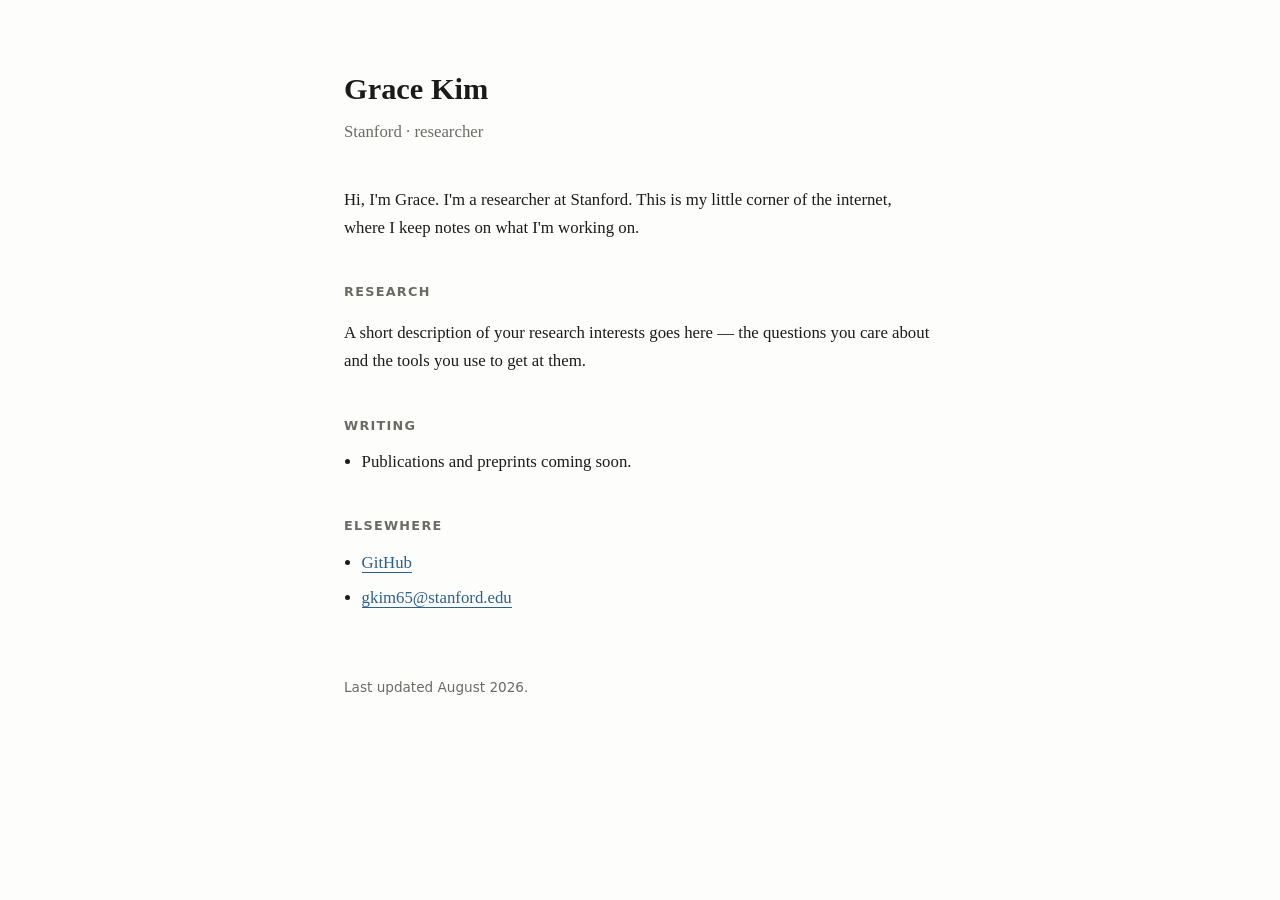
==== index.html @ d8c3e217 "first index file" ====
<!DOCTYPE html>
<html lang="en">
<head>
<meta charset="utf-8">
<meta name="viewport" content="width=device-width, initial-scale=1">
<title>Grace Kim</title>
<style>
  :root {
    --bg: #fdfdfc;
    --fg: #1b1b1a;
    --muted: #6b6b66;
    --link: #2c5f8a;
  }
  @media (prefers-color-scheme: dark) {
    :root {
      --bg: #14140f;
      --fg: #eceae4;
      --muted: #9c9a92;
      --link: #8fbcdc;
    }
  }
  * { box-sizing: border-box; }
  body {
    margin: 0 auto;
    padding: 4rem 1.5rem 6rem;
    max-width: 40rem;
    background: var(--bg);
    color: var(--fg);
    font-family: Georgia, "Times New Roman", serif;
    font-size: 1.05rem;
    line-height: 1.65;
  }
  h1 { font-size: 1.9rem; margin: 0 0 .25rem; }
  .tagline { color: var(--muted); margin: 0 0 2.5rem; }
  h2 {
    font-size: .8rem;
    text-transform: uppercase;
    letter-spacing: .1em;
    color: var(--muted);
    margin: 2.5rem 0 .75rem;
    font-family: system-ui, sans-serif;
  }
  a { color: var(--link); text-decoration: none; border-bottom: 1px solid currentColor; }
  a:hover { opacity: .7; }
  ul { padding-left: 1.1rem; margin: 0; }
  li { margin-bottom: .5rem; }
  footer {
    margin-top: 4rem;
    color: var(--muted);
    font-size: .85rem;
    font-family: system-ui, sans-serif;
  }
</style>
</head>
<body>

<h1>Grace Kim</h1>
<p class="tagline">Stanford &middot; researcher</p>

<p>
  Hi, I'm Grace. I'm a researcher at Stanford. This is my little corner of the
  internet, where I keep notes on what I'm working on.
</p>

<h2>Research</h2>
<p>
  A short description of your research interests goes here &mdash; the questions
  you care about and the tools you use to get at them.
</p>

<h2>Writing</h2>
<ul>
  <li>Publications and preprints coming soon.</li>
</ul>

<h2>Elsewhere</h2>
<ul>
  <li><a href="https://github.com/gkim65">GitHub</a></li>
  <li><a href="mailto:gkim65@stanford.edu">gkim65@stanford.edu</a></li>
</ul>

<footer>Last updated August 2026.</footer>

</body>
</html>
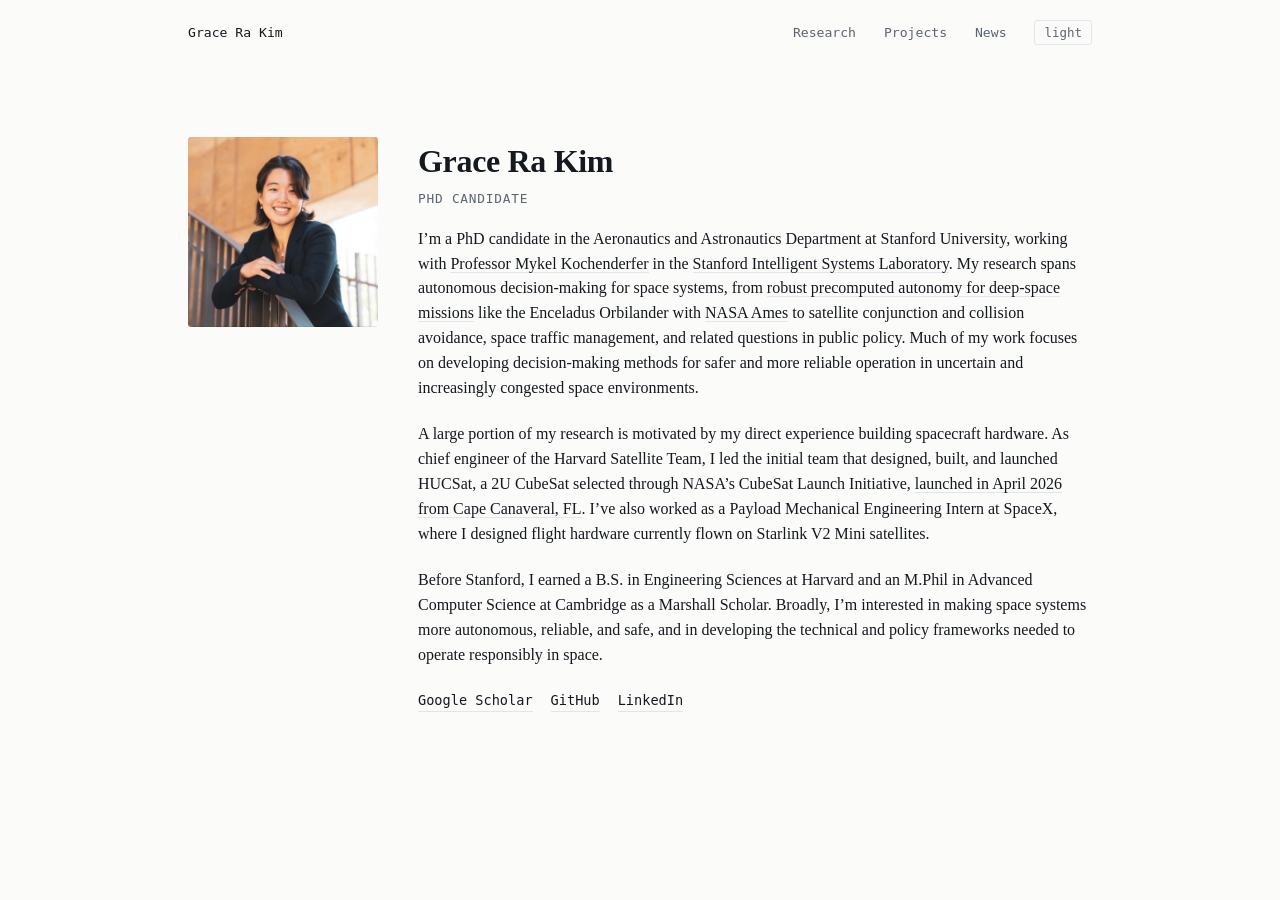
==== commit a8257c8f: "Build out personal site: research, projects, and news pages Expand the single landing page into a sm" ====
--- a/index.html
+++ b/index.html
@@ -1,85 +1,88 @@
 <!DOCTYPE html>
 <html lang="en">
 <head>
-<meta charset="utf-8">
-<meta name="viewport" content="width=device-width, initial-scale=1">
-<title>Grace Kim</title>
-<style>
-  :root {
-    --bg: #fdfdfc;
-    --fg: #1b1b1a;
-    --muted: #6b6b66;
-    --link: #2c5f8a;
-  }
-  @media (prefers-color-scheme: dark) {
-    :root {
-      --bg: #14140f;
-      --fg: #eceae4;
-      --muted: #9c9a92;
-      --link: #8fbcdc;
-    }
-  }
-  * { box-sizing: border-box; }
-  body {
-    margin: 0 auto;
-    padding: 4rem 1.5rem 6rem;
-    max-width: 40rem;
-    background: var(--bg);
-    color: var(--fg);
-    font-family: Georgia, "Times New Roman", serif;
-    font-size: 1.05rem;
-    line-height: 1.65;
-  }
-  h1 { font-size: 1.9rem; margin: 0 0 .25rem; }
-  .tagline { color: var(--muted); margin: 0 0 2.5rem; }
-  h2 {
-    font-size: .8rem;
-    text-transform: uppercase;
-    letter-spacing: .1em;
-    color: var(--muted);
-    margin: 2.5rem 0 .75rem;
-    font-family: system-ui, sans-serif;
-  }
-  a { color: var(--link); text-decoration: none; border-bottom: 1px solid currentColor; }
-  a:hover { opacity: .7; }
-  ul { padding-left: 1.1rem; margin: 0; }
-  li { margin-bottom: .5rem; }
-  footer {
-    margin-top: 4rem;
-    color: var(--muted);
-    font-size: .85rem;
-    font-family: system-ui, sans-serif;
-  }
-</style>
+  <meta charset="UTF-8" />
+  <meta name="viewport" content="width=device-width, initial-scale=1.0" />
+  <title>Grace Ra Kim</title>
+  <meta name="description" content="Grace Ra Kim — PhD Candidate researching satellite conjunction analysis and ground stations." />
+  <link rel="stylesheet" href="assets/style.css" />
+  <!-- Set the theme before first paint so there's no flash of the wrong colours. -->
+  <script>
+    (function () {
+      try {
+        var s = localStorage.getItem('theme');
+        var dark = s ? s === 'dark'
+          : window.matchMedia && window.matchMedia('(prefers-color-scheme: dark)').matches;
+        if (dark) document.documentElement.setAttribute('data-theme', 'dark');
+      } catch (e) {}
+    })();
+  </script>
 </head>
 <body>
+  <nav class="topbar">
+    <a href="index.html" aria-current="page">Grace Ra Kim</a>
+    <span class="topbar-links">
+      <a href="research.html">Research</a>
+      <a href="projects.html">Projects</a>
+      <a href="news.html">News</a>
+      <button class="theme-toggle" type="button" aria-label="Switch theme">light</button>
+    </span>
+  </nav>
 
-<h1>Grace Kim</h1>
-<p class="tagline">Stanford &middot; researcher</p>
+  <!-- ===== EDIT YOUR CONTENT BELOW ===== -->
+  <main class="home">
+    <header class="home-head">
+      <img class="portrait" src="assets/profile.jpeg" alt="Grace Ra Kim" />
+      <div class="intro">
+        <h1>Grace Ra Kim</h1>
+        <p class="role">PhD Candidate</p>
+        <p class="bio">
+          I&rsquo;m a PhD candidate in the Aeronautics and Astronautics Department at
+          Stanford University, working with
+          <a href="https://mykel.kochenderfer.com/">Professor Mykel Kochenderfer</a> in the
+          <a href="https://sisl.stanford.edu/">Stanford Intelligent Systems Laboratory</a>.
+          My research spans autonomous decision-making for space systems, from
+          <a href="research.html#deep-space">robust precomputed autonomy for deep-space
+          missions</a> like the Enceladus Orbilander with
+          <a href="https://www.nasa.gov/intelligent-systems-division/autonomous-systems-and-robotics/admg/">NASA
+          Ames</a> to satellite conjunction and collision avoidance, space traffic
+          management, and related questions in public
+          policy. Much of my work focuses on developing decision-making methods for
+          safer and more reliable operation in uncertain and increasingly congested
+          space environments.
+        </p>
 
-<p>
-  Hi, I'm Grace. I'm a researcher at Stanford. This is my little corner of the
-  internet, where I keep notes on what I'm working on.
-</p>
+        <p class="bio">
+          A large portion of my research is motivated by my direct experience building
+          spacecraft hardware. As chief engineer of the Harvard Satellite Team, I led
+          the initial team that designed, built, and launched HUCSat, a 2U CubeSat selected
+          through NASA&rsquo;s CubeSat Launch Initiative,
+          <a href="https://seas.harvard.edu/news/aerospace-collective-celebrates-satellite-launch">launched
+          in April 2026 from Cape Canaveral, FL</a>.
+          I&rsquo;ve also worked as a Payload Mechanical Engineering
+          Intern at SpaceX, where I designed flight hardware currently flown on
+          Starlink V2 Mini satellites.
+        </p>
 
-<h2>Research</h2>
-<p>
-  A short description of your research interests goes here &mdash; the questions
-  you care about and the tools you use to get at them.
-</p>
+        <p class="bio">
+          Before Stanford, I earned a B.S. in Engineering Sciences at Harvard and an M.Phil in Advanced
+          Computer Science at Cambridge as a Marshall Scholar. Broadly, I&rsquo;m
+          interested in making space systems more autonomous, reliable, and safe, and in
+          developing the technical and policy frameworks needed to operate responsibly
+          in space.
+        </p>
 
-<h2>Writing</h2>
-<ul>
-  <li>Publications and preprints coming soon.</li>
-</ul>
+        <nav class="links" aria-label="Profiles">
+          <a href="https://scholar.google.com/citations?hl=en&amp;user=2htCHlQAAAAJ">Google&nbsp;Scholar</a>
+          <a href="https://github.com/gkim65">GitHub</a>
+          <a href="https://www.linkedin.com/in/grace-ra-kim/">LinkedIn</a>
+          <!-- add or remove links as needed -->
+        </nav>
 
-<h2>Elsewhere</h2>
-<ul>
-  <li><a href="https://github.com/gkim65">GitHub</a></li>
-  <li><a href="mailto:gkim65@stanford.edu">gkim65@stanford.edu</a></li>
-</ul>
-
-<footer>Last updated August 2026.</footer>
-
+      </div>
+    </header>
+  </main>
+  <!-- ===== END CONTENT ===== -->
+  <script src="assets/theme.js"></script>
 </body>
-</html>
+</html>
--- a/assets/style.css
+++ b/assets/style.css
@@ -0,0 +1,222 @@
+/* ===== Design tokens ===== */
+:root {
+  --ink: #14181f;        /* primary text */
+  --muted: #5b6470;      /* secondary text */
+  --line: #e2e5ea;       /* hairlines */
+  --paper: #fbfbf9;      /* light page background */
+  --sky: #0a1120;        /* research page background */
+  --sky-text: #cbd5e3;   /* text on dark */
+  --accent: #e0894a;     /* highlight signal (hover/active) */
+  --accent-dim: #7d5836;
+  --serif: Georgia, "Times New Roman", serif;
+  --mono: ui-monospace, "SF Mono", "Cascadia Code", Menlo, Consolas, monospace;
+}
+
+/* ===== Dark theme =====
+   Applied when <html> carries data-theme="dark" (set by assets/theme.js,
+   either from the saved preference or the OS setting). Only the colour
+   tokens change — every rule below reads them, so nothing else needs
+   a dark variant. The research page is dark in both themes by design. */
+:root[data-theme="dark"] {
+  --ink: #dfe5ee;
+  --muted: #8e9aab;
+  --line: #263041;
+  --paper: #0d1219;
+  --accent: #e0894a;
+  --accent-dim: #f0a86f;   /* lightened: the dim variant must read on dark */
+}
+
+/* Smooth the switch, but never fight a reduced-motion preference. */
+body { transition: background-color .2s ease, color .2s ease; }
+
+* { box-sizing: border-box; }
+
+body {
+  margin: 0;
+  font-family: var(--serif);
+  color: var(--ink);
+  background: var(--paper);
+  line-height: 1.55;
+  -webkit-font-smoothing: antialiased;
+}
+
+a { color: var(--ink); text-decoration: none; border-bottom: 1px solid var(--line); }
+a:hover { border-color: var(--accent); color: var(--accent-dim); }
+
+/* ===== Landing page ===== */
+.home {
+  max-width: 960px;
+  margin: 0 auto;
+  padding: 8vh 28px 8vh;
+}
+.home-head {
+  display: flex;
+  gap: 40px;
+  align-items: flex-start;
+  flex-wrap: wrap;
+}
+.portrait {
+  width: 190px;
+  height: 190px;
+  object-fit: cover;
+  border-radius: 3px;
+  background: var(--line);
+  flex-shrink: 0;
+}
+.intro { flex: 1; min-width: 260px; }
+h1 { font-size: 2rem; margin: 0 0 2px; letter-spacing: -0.01em; }
+.role {
+  font-family: var(--mono);
+  font-size: 0.8rem;
+  letter-spacing: 0.06em;
+  text-transform: uppercase;
+  color: var(--muted);
+  margin: 0 0 18px;
+}
+.bio { margin: 0 0 22px; }
+.links, .pages { display: flex; flex-wrap: wrap; gap: 18px; }
+.links {
+  font-family: var(--mono);
+  font-size: 0.85rem;
+  margin-bottom: 20px;
+}
+.pages a { border-bottom: none; font-style: italic; color: var(--muted); }
+.pages a:hover { color: var(--accent-dim); }
+
+/* ===== Shared top bar ===== */
+.topbar {
+  display: flex;
+  justify-content: space-between;
+  align-items: center;
+  padding: 20px 28px;
+  max-width: 960px;
+  margin: 0 auto;
+  font-family: var(--mono);
+  font-size: 0.82rem;
+}
+.topbar a { border-bottom: none; }
+.topbar-links a { margin-left: 20px; color: var(--muted); }
+.topbar-links a[aria-current="page"] { color: var(--ink); }
+
+/* Theme toggle button (sits in the topbar) */
+.theme-toggle {
+  margin-left: 20px;
+  padding: 3px 9px;
+  font-family: var(--mono);
+  font-size: 0.78rem;
+  color: var(--muted);
+  background: none;
+  border: 1px solid var(--line);
+  border-radius: 3px;
+  cursor: pointer;
+  line-height: 1.4;
+}
+.theme-toggle:hover { color: var(--accent); border-color: var(--accent); }
+.research-body .theme-toggle { color: var(--sky-text); border-color: #33506f; }
+.research-body .theme-toggle:hover { color: var(--accent); border-color: var(--accent); }
+
+/* ===== Research page ===== */
+.research-body { background: var(--sky); color: var(--sky-text); }
+.research-body .topbar a { color: var(--sky-text); }
+.research-body .topbar-links a[aria-current="page"] { color: #fff; }
+.research {
+  max-width: 960px;
+  margin: 0 auto;
+  padding: 10px 28px 10vh;
+}
+.scene-wrap { text-align: center; }
+.scene-hint {
+  font-family: var(--mono);
+  font-size: 0.78rem;
+  color: #7c8aa0;
+  letter-spacing: 0.03em;
+  margin: 0 0 12px;
+}
+.scene { width: 100%; height: auto; max-height: 62vh; overflow: visible; }
+
+/* Scene elements */
+.orbit { fill: none; stroke: #38506e; stroke-width: 1.2; stroke-dasharray: 4 5; }
+.station { fill: #5d7a9e; }
+.sat rect { fill: #aebfd4; stroke: #dce6f2; stroke-width: 0.8; }
+.sat line { stroke: #6f86a4; stroke-width: 1.4; }
+.tca-line { stroke: #8ea3bf; stroke-width: 1; stroke-dasharray: 2 3; }
+.scene-label {
+  font-family: var(--mono);
+  font-size: 11px;
+  fill: #6f86a4;
+  text-anchor: middle;
+}
+
+/* Interactive hotspots */
+.hot { cursor: pointer; transition: opacity .15s; }
+.hit { fill: transparent; }
+.hot:hover .sat rect,
+.hot.active .sat rect { fill: var(--accent); stroke: #ffd9b3; }
+.hot:hover .station,
+.hot.active .station { fill: var(--accent); }
+.hot:hover .scene-label,
+.hot.active .scene-label { fill: var(--accent); }
+.hot:focus { outline: none; }
+.hot:focus-visible .scene-label { fill: var(--accent); text-decoration: underline; }
+
+/* ===== Paper list ===== */
+.papers { margin-top: 36px; }
+.papers-head { display: flex; align-items: baseline; gap: 16px; border-bottom: 1px solid #24344c; padding-bottom: 8px; }
+.papers h2 { font-size: 1.1rem; margin: 0; color: #fff; }
+.clear-filter {
+  font-family: var(--mono);
+  font-size: 0.75rem;
+  background: none;
+  border: 1px solid #33506f;
+  color: var(--sky-text);
+  padding: 3px 10px;
+  border-radius: 3px;
+  cursor: pointer;
+}
+.clear-filter:hover { border-color: var(--accent); color: var(--accent); }
+.paper-list { list-style: none; padding: 0; margin: 18px 0 0; }
+.paper-list li {
+  padding: 14px 0;
+  border-bottom: 1px solid #1a2740;
+  transition: opacity .2s;
+}
+.paper-list li.dim { opacity: 0.28; }
+.paper-title { display: block; color: #eef2f8; }
+.paper-meta { display: block; font-size: 0.85rem; color: #7c8aa0; margin: 2px 0 4px; }
+.paper-link { font-family: var(--mono); font-size: 0.78rem; color: var(--accent); border: none; }
+
+/* ===== Projects page ===== */
+.projects { max-width: 720px; margin: 0 auto; padding: 4vh 28px 10vh; }
+.projects h2 { font-size: 1.4rem; }
+.project-list { list-style: none; padding: 0; }
+.project-list li { padding: 20px 0; border-top: 1px solid var(--line); }
+.project-list h3 { margin: 0 0 6px; }
+.project-list p { margin: 0; color: var(--muted); }
+
+/* ===== News page ===== */
+.page-intro { color: var(--muted); margin: 0 0 8px; }
+.news-list { list-style: none; padding: 0; margin: 0; }
+.news-list li {
+  padding: 16px 0;
+  border-top: 1px solid var(--line);
+}
+.news-list a { display: block; }
+.news-outlet {
+  display: block;
+  font-family: var(--mono);
+  font-size: 0.78rem;
+  color: var(--muted);
+  margin-top: 4px;
+}
+
+/* ===== Motion / accessibility ===== */
+@media (prefers-reduced-motion: reduce) {
+  * { transition: none !important; }
+}
+
+/* ===== Mobile ===== */
+@media (max-width: 600px) {
+  .home { padding-top: 4vh; }
+  .home-head { gap: 24px; }
+  .portrait { width: 130px; height: 130px; }
+}
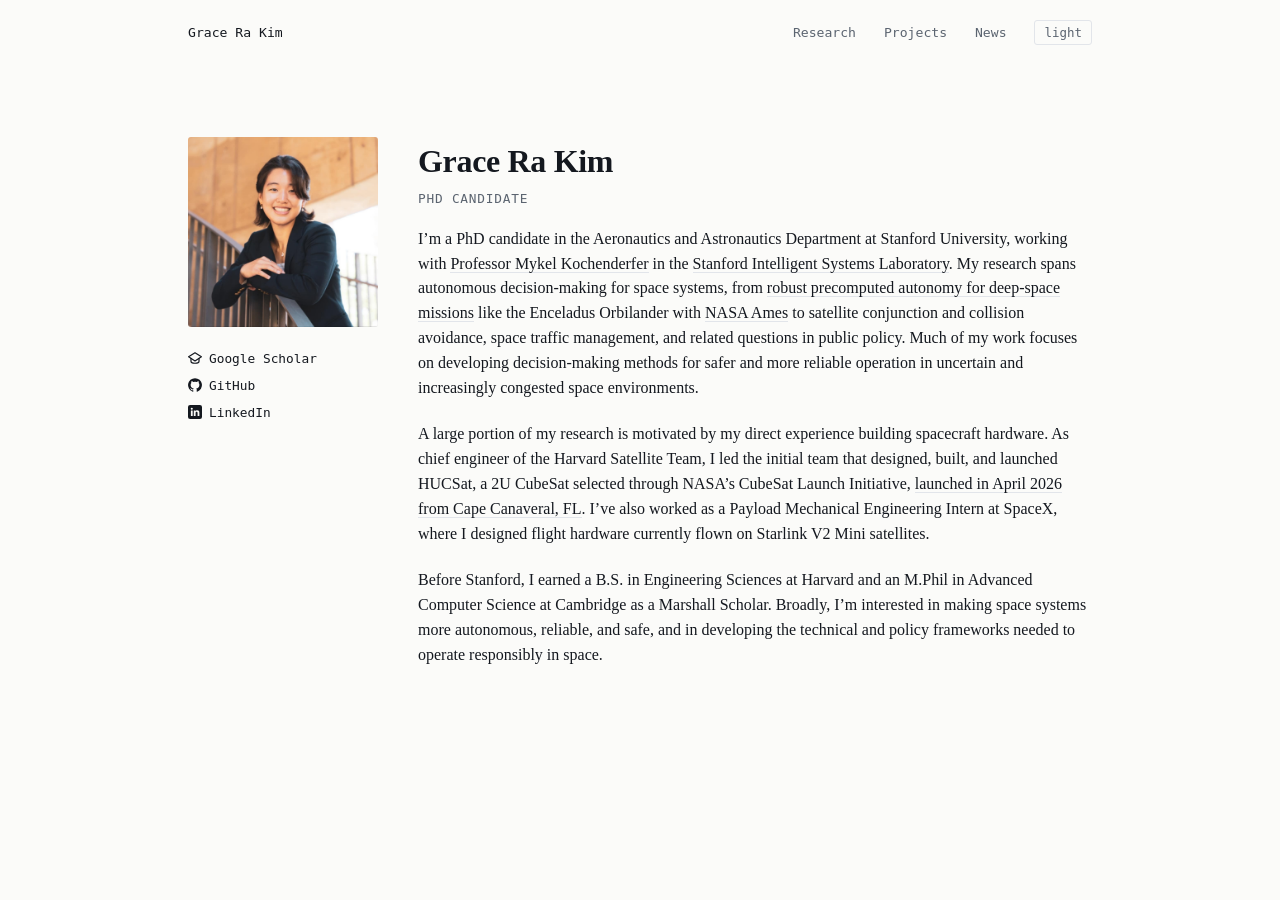
==== commit fa6cd415: "Move profile links under the portrait, add inline SVG icons - Profile links relocate from below the " ====
--- a/index.html
+++ b/index.html
@@ -32,7 +32,41 @@
   <!-- ===== EDIT YOUR CONTENT BELOW ===== -->
   <main class="home">
     <header class="home-head">
-      <img class="portrait" src="assets/profile.jpeg" alt="Grace Ra Kim" />
+      <div class="portrait-col">
+        <img class="portrait" src="assets/profile.jpeg" alt="Grace Ra Kim" />
+        <!-- Icons are inline SVG so they inherit the link colour (and so
+             the hover state) with no icon font or extra request.
+             aria-hidden: the link text already names each destination. -->
+        <nav class="links" aria-label="Profiles">
+          <a href="https://scholar.google.com/citations?hl=en&amp;user=2htCHlQAAAAJ">
+            <!-- viewBox is the glyph's measured ink box; the cap is wider
+                 than tall, so it's centred vertically in the square slot. -->
+            <svg class="icon" viewBox="0.35 0.85 15.3 12.8" aria-hidden="true">
+              <path d="M8 1.5 1 6l7 4.5L15 6 8 1.5Z" fill="none" stroke="currentColor" stroke-width="1.3" stroke-linejoin="round"/>
+              <path d="M3.6 7.7v3.1c0 1.2 2 2.2 4.4 2.2s4.4-1 4.4-2.2V7.7" fill="none" stroke="currentColor" stroke-width="1.3" stroke-linecap="round"/>
+            </svg>
+            <span>Google&nbsp;Scholar</span>
+          </a>
+          <a href="https://github.com/gkim65">
+            <!-- viewBox is the glyph's measured ink box. -->
+            <svg class="icon" viewBox="0.48 0.5 14.98 14.65" aria-hidden="true">
+              <path fill="currentColor" d="M8 .5a7.5 7.5 0 0 0-2.37 14.62c.37.07.5-.16.5-.36v-1.3c-2.05.45-2.49-.94-2.49-.94-.34-.86-.83-1.09-.83-1.09-.68-.46.05-.45.05-.45.75.05 1.14.77 1.14.77.67 1.13 1.75.8 2.18.62.07-.48.26-.81.47-1-1.64-.19-3.36-.82-3.36-3.64 0-.8.29-1.46.76-1.97-.08-.19-.33-.94.07-1.96 0 0 .62-.2 2.02.75a6.99 6.99 0 0 1 3.68 0c1.4-.95 2.01-.75 2.01-.75.4 1.02.15 1.77.08 1.96.47.51.75 1.17.75 1.97 0 2.83-1.72 3.45-3.37 3.63.27.23.5.68.5 1.37v2.03c0 .2.13.44.51.36A7.5 7.5 0 0 0 8 .5Z"/>
+            </svg>
+            <span>GitHub</span>
+          </a>
+          <a href="https://www.linkedin.com/in/grace-ra-kim/">
+            <!-- The full logo lockup: "in" knocked out of a filled rounded
+                 square. fill-rule="evenodd" punches the letterforms through
+                 the plate, so the whole mark is a single currentColor path
+                 and still follows the link colour on hover. -->
+            <svg class="icon" viewBox="0 0 16 16" aria-hidden="true">
+              <path fill="currentColor" fill-rule="evenodd" d="M2.4 0h11.2A2.4 2.4 0 0 1 16 2.4v11.2a2.4 2.4 0 0 1-2.4 2.4H2.4A2.4 2.4 0 0 1 0 13.6V2.4A2.4 2.4 0 0 1 2.4 0Zm.9 6.2h2.05v6.5H3.3V6.2Zm1.02-3.1a1.19 1.19 0 1 1 0 2.38 1.19 1.19 0 0 1 0-2.38ZM6.6 6.2h1.96v.89h.03c.27-.5.94-1.02 1.94-1.02 2.07 0 2.47 1.28 2.47 2.94v3.69h-2.05V9.42c0-.72-.01-1.65-1.05-1.65-1.05 0-1.21.77-1.21 1.59v3.34H6.6V6.2Z"/>
+            </svg>
+            <span>LinkedIn</span>
+          </a>
+          <!-- add or remove links as needed -->
+        </nav>
+      </div>
       <div class="intro">
         <h1>Grace Ra Kim</h1>
         <p class="role">PhD Candidate</p>
@@ -72,13 +106,6 @@
           in space.
         </p>
 
-        <nav class="links" aria-label="Profiles">
-          <a href="https://scholar.google.com/citations?hl=en&amp;user=2htCHlQAAAAJ">Google&nbsp;Scholar</a>
-          <a href="https://github.com/gkim65">GitHub</a>
-          <a href="https://www.linkedin.com/in/grace-ra-kim/">LinkedIn</a>
-          <!-- add or remove links as needed -->
-        </nav>
-
       </div>
     </header>
   </main>
--- a/assets/style.css
+++ b/assets/style.css
@@ -4,10 +4,10 @@
   --muted: #5b6470;      /* secondary text */
   --line: #e2e5ea;       /* hairlines */
   --paper: #fbfbf9;      /* light page background */
-  --sky: #0a1120;        /* research page background */
+  --sky: #05070c;        /* research page background — near-black, faint cool cast */
   --sky-text: #cbd5e3;   /* text on dark */
-  --accent: #e0894a;     /* highlight signal (hover/active) */
-  --accent-dim: #7d5836;
+  --accent: #5c7cfa;     /* highlight signal (hover/active) — periwinkle */
+  --accent-dim: #3b5bd9;
   --serif: Georgia, "Times New Roman", serif;
   --mono: ui-monospace, "SF Mono", "Cascadia Code", Menlo, Consolas, monospace;
 }
@@ -18,12 +18,12 @@
    tokens change — every rule below reads them, so nothing else needs
    a dark variant. The research page is dark in both themes by design. */
 :root[data-theme="dark"] {
-  --ink: #dfe5ee;
-  --muted: #8e9aab;
-  --line: #263041;
-  --paper: #0d1219;
-  --accent: #e0894a;
-  --accent-dim: #f0a86f;   /* lightened: the dim variant must read on dark */
+  --ink: #e8e8e8;
+  --muted: #8a8a8a;
+  --line: #242424;         /* lifted off pure black so hairlines stay visible */
+  --paper: #000000;
+  --accent: #91a7ff;       /* lifted periwinkle: the light value is too dark on black */
+  --accent-dim: #b5c4ff;   /* lightened: the dim variant must read on dark */
 }
 
 /* Smooth the switch, but never fight a reduced-motion preference. */
@@ -63,6 +63,7 @@
   background: var(--line);
   flex-shrink: 0;
 }
+.portrait-col { flex: 0 0 190px; }
 .intro { flex: 1; min-width: 260px; }
 h1 { font-size: 2rem; margin: 0 0 2px; letter-spacing: -0.01em; }
 .role {
@@ -74,11 +75,39 @@
   margin: 0 0 18px;
 }
 .bio { margin: 0 0 22px; }
-.links, .pages { display: flex; flex-wrap: wrap; gap: 18px; }
+.pages { display: flex; flex-wrap: wrap; gap: 18px; }
+/* Profile links: stacked under the portrait, in its column. */
 .links {
-  font-family: var(--mono);
-  font-size: 0.85rem;
-  margin-bottom: 20px;
+  display: flex;
+  flex-direction: column;
+  gap: 7px;
+  align-items: flex-start;
+  font-family: var(--mono);
+  font-size: 0.8rem;
+  margin-top: 14px;
+}
+.links a {
+  display: inline-flex;
+  align-items: center;
+  gap: 7px;
+  border-bottom: none;      /* the icon+text row shouldn't carry a rule */
+}
+.links a:hover { color: var(--accent); }
+.links a:hover span { border-bottom: 1px solid var(--accent); }
+/* Each icon's viewBox is cropped to its own measured ink bounds, so the
+   artwork is centred in this square slot regardless of the glyph's
+   aspect ratio (preserveAspectRatio defaults to xMidYMid). currentColor
+   in the paths means the icon follows the link colour. */
+.icon {
+  width: 14px;
+  height: 14px;
+  flex: 0 0 14px;
+  align-self: center;
+  overflow: visible;
+  /* Optical nudge: centring on the flex line sits low against the text's
+     x-height, so lift each icon to sit level with the label. */
+  position: relative;
+  top: -1px;
 }
 .pages a { border-bottom: none; font-style: italic; color: var(--muted); }
 .pages a:hover { color: var(--accent-dim); }
@@ -97,6 +126,11 @@
 .topbar a { border-bottom: none; }
 .topbar-links a { margin-left: 20px; color: var(--muted); }
 .topbar-links a[aria-current="page"] { color: var(--ink); }
+/* Hover: match the name link and theme toggle. Listed after the
+   [aria-current] rule so the current page highlights too. */
+.topbar a:hover,
+.topbar-links a:hover,
+.topbar-links a[aria-current="page"]:hover { color: var(--accent); }
 
 /* Theme toggle button (sits in the topbar) */
 .theme-toggle {
@@ -119,6 +153,8 @@
 .research-body { background: var(--sky); color: var(--sky-text); }
 .research-body .topbar a { color: var(--sky-text); }
 .research-body .topbar-links a[aria-current="page"] { color: #fff; }
+.research-body .topbar a:hover,
+.research-body .topbar-links a[aria-current="page"]:hover { color: var(--accent); }
 .research {
   max-width: 960px;
   margin: 0 auto;
@@ -151,7 +187,7 @@
 .hot { cursor: pointer; transition: opacity .15s; }
 .hit { fill: transparent; }
 .hot:hover .sat rect,
-.hot.active .sat rect { fill: var(--accent); stroke: #ffd9b3; }
+.hot.active .sat rect { fill: var(--accent); stroke: #ccd8ff; }
 .hot:hover .station,
 .hot.active .station { fill: var(--accent); }
 .hot:hover .scene-label,
@@ -194,19 +230,68 @@
 .project-list p { margin: 0; color: var(--muted); }
 
 /* ===== News page ===== */
-.page-intro { color: var(--muted); margin: 0 0 8px; }
-.news-list { list-style: none; padding: 0; margin: 0; }
-.news-list li {
+.news-page { max-width: 960px; margin: 0 auto; padding: 4vh 28px 10vh; }
+.news-page h2 { font-size: 1.4rem; margin: 0 0 4px; }
+.page-intro { color: var(--muted); margin: 0 0 28px; }
+
+/* Sidebar year filter + list */
+.news-layout { display: flex; gap: 44px; align-items: flex-start; }
+.year-nav {
+  display: flex;
+  flex-direction: column;
+  gap: 2px;
+  flex: 0 0 88px;
+  position: sticky;
+  top: 24px;           /* keeps the years in view while the list scrolls */
+}
+.year-btn {
+  font-family: var(--mono);
+  font-size: 0.8rem;
+  text-align: left;
+  padding: 4px 8px;
+  background: none;
+  border: none;
+  border-left: 2px solid transparent;
+  color: var(--muted);
+  cursor: pointer;
+}
+.year-btn:hover { color: var(--accent); }
+.year-btn.is-active {
+  color: var(--ink);
+  border-left-color: var(--accent);
+}
+
+.news-list { list-style: none; padding: 0; margin: 0; flex: 1; min-width: 0; }
+.news-list li { border-top: 1px solid var(--line); }
+.news-list li:first-child { border-top: none; }
+
+/* Whole row is one link: square thumb left, text right */
+.news-item {
+  display: flex;
+  gap: 18px;
+  align-items: center;
   padding: 16px 0;
-  border-top: 1px solid var(--line);
-}
-.news-list a { display: block; }
-.news-outlet {
+  border-bottom: none;
+  text-decoration: none;
+}
+.news-thumb {
+  width: 132px;
+  height: 88px;           /* 3:2 — gently landscape, closer to the source crops */
+  flex: 0 0 132px;
+  object-fit: cover;      /* crops to fill, never squashes */
+  border-radius: 3px;
+  background: var(--line);
   display: block;
-  font-family: var(--mono);
-  font-size: 0.78rem;
+}
+.news-text { min-width: 0; }
+.news-title { display: block; color: var(--ink); }
+.news-item:hover .news-title { color: var(--accent-dim); }
+.news-meta {
+  display: block;
+  font-family: var(--mono);
+  font-size: 0.76rem;
   color: var(--muted);
-  margin-top: 4px;
+  margin-top: 5px;
 }
 
 /* ===== Motion / accessibility ===== */
@@ -219,4 +304,22 @@
   .home { padding-top: 4vh; }
   .home-head { gap: 24px; }
   .portrait { width: 130px; height: 130px; }
-}
+  .portrait-col { flex-basis: 130px; }
+  .links { font-size: 0.76rem; gap: 6px; }
+
+  /* News: year filter becomes a horizontal strip above the list */
+  .news-layout { flex-direction: column; gap: 18px; }
+  .year-nav {
+    flex-direction: row;
+    flex-wrap: wrap;
+    flex-basis: auto;
+    position: static;
+    gap: 4px;
+  }
+  .year-btn {
+    border-left: none;
+    border-bottom: 2px solid transparent;
+  }
+  .year-btn.is-active { border-left-color: transparent; border-bottom-color: var(--accent); }
+  .news-thumb { width: 102px; height: 68px; flex-basis: 102px; }
+}
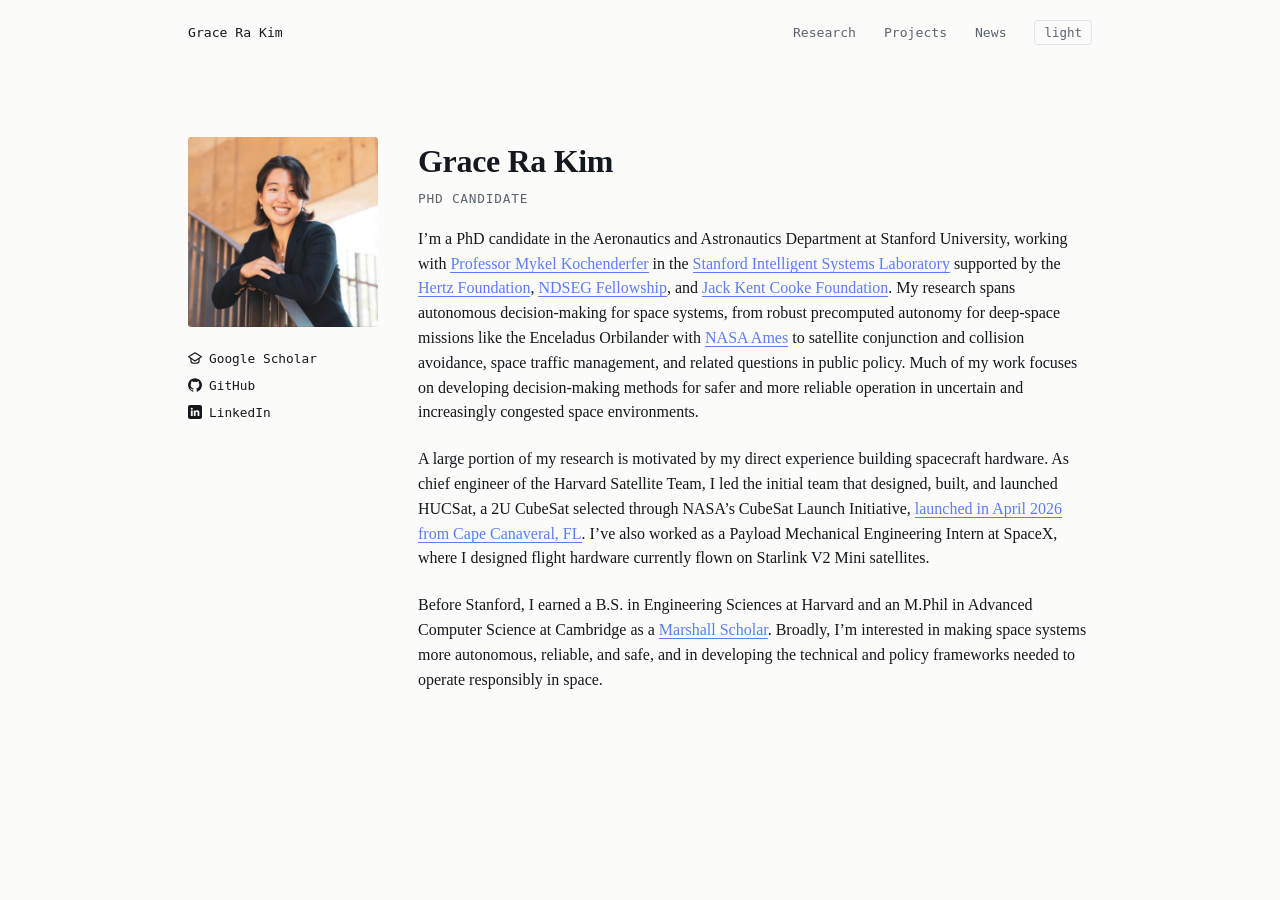
==== commit 2ccefb10: "Add conjunction papers, fellowship links, and periwinkle bio links Publications: - Add Semi-Decentra" ====
--- a/index.html
+++ b/index.html
@@ -74,10 +74,13 @@
           I&rsquo;m a PhD candidate in the Aeronautics and Astronautics Department at
           Stanford University, working with
           <a href="https://mykel.kochenderfer.com/">Professor Mykel Kochenderfer</a> in the
-          <a href="https://sisl.stanford.edu/">Stanford Intelligent Systems Laboratory</a>.
+          <a href="https://sisl.stanford.edu/">Stanford Intelligent Systems Laboratory</a> supported by the
+          <a href="https://www.hertzfoundation.org/people/grace-ra-kim/">Hertz Foundation</a>,
+          <a href="https://ndseg.org/">NDSEG Fellowship</a>, and
+          <a href="https://www.jkcf.org/">Jack Kent Cooke Foundation</a>.
           My research spans autonomous decision-making for space systems, from
-          <a href="research.html#deep-space">robust precomputed autonomy for deep-space
-          missions</a> like the Enceladus Orbilander with
+          robust precomputed autonomy for deep-space
+          missions like the Enceladus Orbilander with
           <a href="https://www.nasa.gov/intelligent-systems-division/autonomous-systems-and-robotics/admg/">NASA
           Ames</a> to satellite conjunction and collision avoidance, space traffic
           management, and related questions in public
@@ -100,7 +103,9 @@
 
         <p class="bio">
           Before Stanford, I earned a B.S. in Engineering Sciences at Harvard and an M.Phil in Advanced
-          Computer Science at Cambridge as a Marshall Scholar. Broadly, I&rsquo;m
+          Computer Science at Cambridge as a
+          <a href="https://www.marshallscholarship.org/scholars/2023-scholars/grace-kim">Marshall Scholar</a>.
+          Broadly, I&rsquo;m
           interested in making space systems more autonomous, reliable, and safe, and in
           developing the technical and policy frameworks needed to operate responsibly
           in space.
--- a/assets/style.css
+++ b/assets/style.css
@@ -23,7 +23,7 @@
   --line: #242424;         /* lifted off pure black so hairlines stay visible */
   --paper: #000000;
   --accent: #91a7ff;       /* lifted periwinkle: the light value is too dark on black */
-  --accent-dim: #b5c4ff;   /* lightened: the dim variant must read on dark */
+  --accent-dim: #c3cfff;   /* on dark, "dim" is the brighter hover value */
 }
 
 /* Smooth the switch, but never fight a reduced-motion preference. */
@@ -41,7 +41,7 @@
 }
 
 a { color: var(--ink); text-decoration: none; border-bottom: 1px solid var(--line); }
-a:hover { border-color: var(--accent); color: var(--accent-dim); }
+a:hover { border-color: var(--accent); color: var(--accent); }
 
 /* ===== Landing page ===== */
 .home {
@@ -75,6 +75,11 @@
   margin: 0 0 18px;
 }
 .bio { margin: 0 0 22px; }
+/* Bio links are periwinkle at rest, not just on hover — at --ink they were
+   the same colour as the surrounding prose and easy to miss. Scoped to .bio
+   so nav, profile links and news rows stay neutral. */
+.bio a { color: var(--accent); border-bottom-color: var(--accent); }
+.bio a:hover { color: var(--accent-dim); border-bottom-color: var(--accent-dim); }
 .pages { display: flex; flex-wrap: wrap; gap: 18px; }
 /* Profile links: stacked under the portrait, in its column. */
 .links {
@@ -110,7 +115,7 @@
   top: -1px;
 }
 .pages a { border-bottom: none; font-style: italic; color: var(--muted); }
-.pages a:hover { color: var(--accent-dim); }
+.pages a:hover { color: var(--accent); }
 
 /* ===== Shared top bar ===== */
 .topbar {
@@ -149,45 +154,83 @@
 .research-body .theme-toggle { color: var(--sky-text); border-color: #33506f; }
 .research-body .theme-toggle:hover { color: var(--accent); border-color: var(--accent); }
 
-/* ===== Research page ===== */
-.research-body { background: var(--sky); color: var(--sky-text); }
-.research-body .topbar a { color: var(--sky-text); }
-.research-body .topbar-links a[aria-current="page"] { color: #fff; }
-.research-body .topbar a:hover,
-.research-body .topbar-links a[aria-current="page"]:hover { color: var(--accent); }
-.research {
-  max-width: 960px;
-  margin: 0 auto;
-  padding: 10px 28px 10vh;
-}
-.scene-wrap { text-align: center; }
+/* ===== Research page: scene hero + publications ===== */
+/* Scene colours are tokens so the whole page follows the light/dark
+   toggle. Light values are cool greys on paper; dark values are the
+   original navy-on-near-black. */
+:root {
+  --scene-bg: #eef1f6;
+  --earth-in: #cdd9e8;
+  --earth-out: #e6ebf3;
+  --scene-line: #94a6bf;
+  --scene-ink: #5b6b83;
+  --sat-body: #7c8da8;
+  --sat-edge: #4a5a72;
+}
+:root[data-theme="dark"] {
+  --scene-bg: #05070c;
+  --earth-in: #16304b;
+  --earth-out: #060b14;
+  --scene-line: #38506e;
+  --scene-ink: #6f86a4;
+  --sat-body: #aebfd4;
+  --sat-edge: #dce6f2;
+}
+.research-body { background: var(--scene-bg); }
+.research-body .pubs-page { background: var(--paper); }
+
+/* Hero fills the viewport, then scrolls away so the Earth clips at the
+   top edge as the list rises past it. */
+.scene-hero {
+  min-height: calc(100vh - 62px);   /* 62px ~= topbar height */
+  display: flex;
+  flex-direction: column;
+  justify-content: center;
+  align-items: center;
+  padding: 0 28px 26px;
+  overflow: hidden;
+}
+.scene-wrap { text-align: center; width: 100%; max-width: 960px; }
 .scene-hint {
   font-family: var(--mono);
   font-size: 0.78rem;
-  color: #7c8aa0;
+  color: var(--scene-ink);
   letter-spacing: 0.03em;
   margin: 0 0 12px;
 }
-.scene { width: 100%; height: auto; max-height: 62vh; overflow: visible; }
+/* overflow:visible is intentional — the Earth circle (r=560) extends past
+   the 900x520 viewBox by design, and .scene-hero clips the result. */
+.scene { width: 100%; height: auto; max-height: 66vh; overflow: visible; }
+.scroll-cue {
+  font-family: var(--mono);
+  font-size: 0.72rem;
+  letter-spacing: 0.08em;
+  color: var(--scene-ink);
+  margin: 20px 0 0;
+  opacity: .75;
+}
 
 /* Scene elements */
-.orbit { fill: none; stroke: #38506e; stroke-width: 1.2; stroke-dasharray: 4 5; }
-.station { fill: #5d7a9e; }
-.sat rect { fill: #aebfd4; stroke: #dce6f2; stroke-width: 0.8; }
-.sat line { stroke: #6f86a4; stroke-width: 1.4; }
-.tca-line { stroke: #8ea3bf; stroke-width: 1; stroke-dasharray: 2 3; }
+.earth-stop-in { stop-color: var(--earth-in); }
+.earth-stop-out { stop-color: var(--earth-out); }
+.earth { stroke: var(--scene-line); stroke-width: 1; }
+.orbit { fill: none; stroke: var(--scene-line); stroke-width: 1.2; stroke-dasharray: 4 5; }
+.station { fill: var(--scene-ink); }
+.sat rect { fill: var(--sat-body); stroke: var(--sat-edge); stroke-width: 0.8; }
+.sat line { stroke: var(--scene-ink); stroke-width: 1.4; }
+.tca-line { stroke: var(--scene-ink); stroke-width: 1; stroke-dasharray: 2 3; }
 .scene-label {
   font-family: var(--mono);
   font-size: 11px;
-  fill: #6f86a4;
+  fill: var(--scene-ink);
   text-anchor: middle;
 }
 
 /* Interactive hotspots */
-.hot { cursor: pointer; transition: opacity .15s; }
+.hot { cursor: pointer; }
 .hit { fill: transparent; }
 .hot:hover .sat rect,
-.hot.active .sat rect { fill: var(--accent); stroke: #ccd8ff; }
+.hot.active .sat rect { fill: var(--accent); stroke: var(--accent); }
 .hot:hover .station,
 .hot.active .station { fill: var(--accent); }
 .hot:hover .scene-label,
@@ -195,31 +238,122 @@
 .hot:focus { outline: none; }
 .hot:focus-visible .scene-label { fill: var(--accent); text-decoration: underline; }
 
-/* ===== Paper list ===== */
-.papers { margin-top: 36px; }
-.papers-head { display: flex; align-items: baseline; gap: 16px; border-bottom: 1px solid #24344c; padding-bottom: 8px; }
-.papers h2 { font-size: 1.1rem; margin: 0; color: #fff; }
-.clear-filter {
-  font-family: var(--mono);
-  font-size: 0.75rem;
+/* ===== Publications ===== */
+.pubs-page { max-width: 960px; margin: 0 auto; padding: 6vh 28px 10vh; }
+.pubs-page h2 { font-size: 1.4rem; margin: 0 0 26px; }
+
+.pubs-layout { display: flex; gap: 44px; align-items: flex-start; }
+.pub-filters { flex: 0 0 150px; position: sticky; top: 24px; }
+.filter-group { margin-bottom: 22px; }
+.filter-label {
+  font-family: var(--mono);
+  font-size: 0.68rem;
+  letter-spacing: 0.09em;
+  text-transform: uppercase;
+  color: var(--muted);
+  margin: 0 0 7px;
+}
+.year-nav, .area-nav { display: flex; flex-direction: column; gap: 2px; align-items: flex-start; }
+.filter-note {
+  font-family: var(--mono);
+  font-size: 0.7rem;
+  line-height: 1.45;
+  color: var(--accent);
+  margin: 0;
+}
+
+.pub-list { list-style: none; padding: 0; margin: 0; flex: 1; min-width: 0; }
+.pub-list li { padding: 20px 0; border-top: 1px solid var(--line); }
+.pub-list li:first-child { border-top: none; padding-top: 0; }
+.pub-title {
+  font-family: var(--serif);
+  font-size: 1.02rem;
+  font-weight: normal;
+  line-height: 1.4;
+  margin: 0 0 5px;
+}
+.pub-authors { margin: 0 0 3px; font-size: 0.9rem; }
+.pub-authors b { font-weight: 600; }
+.pub-venue { margin: 0; font-size: 0.86rem; font-style: italic; color: var(--muted); }
+.pub-tags { margin: 9px 0 0; display: flex; flex-wrap: wrap; gap: 6px; }
+.tag {
+  font-family: var(--mono);
+  font-size: 0.68rem;
+  letter-spacing: 0.03em;
+  padding: 2px 8px;
+  border: 1px solid var(--line);
+  border-radius: 10px;
+  color: var(--muted);
+  cursor: pointer;
+  transition: color .15s, border-color .15s;
+}
+.tag:hover, .tag.is-active { color: var(--accent); border-color: var(--accent); }
+/* Link chips: arXiv / DOI / Presentation / BibTeX. Generous gap so each
+   chip reads as its own control rather than one segmented bar. */
+.pub-links { margin: 10px 0 0; display: flex; flex-wrap: wrap; gap: 14px; }
+.pub-links a,
+.bib-toggle {
+  font-family: var(--mono);
+  font-size: 0.7rem;
+  letter-spacing: 0.03em;
+  padding: 2px 8px;
+  border: 1px solid var(--line);
+  border-radius: 3px;
   background: none;
-  border: 1px solid #33506f;
-  color: var(--sky-text);
-  padding: 3px 10px;
+  color: var(--accent);
+  cursor: pointer;
+  line-height: 1.5;
+  transition: border-color .15s, color .15s;
+}
+.pub-links a:hover,
+.bib-toggle:hover,
+.bib-toggle.is-open { border-color: var(--accent); }
+/* Placeholder links (no URL yet) read as inactive but stay visible. */
+.pub-links a.link-todo { color: var(--muted); }
+.pub-links a.link-todo:hover { border-color: var(--line); }
+
+/* BibTeX: no filled panel — just a quiet rule on the left, so it reads as
+   a note attached to the entry rather than a code block. */
+.bib-wrap { position: relative; margin: 12px 0 0; }
+.bib {
+  margin: 0;
+  padding: 2px 74px 2px 14px;   /* right pad keeps text clear of the copy button */
+  border-left: 2px solid var(--line);
+  background: none;
+  font-size: 0.7rem;
+  line-height: 1.65;
+  color: var(--muted);
+  overflow-x: auto;
+}
+.bib code {
+  font-family: var(--mono);
+  white-space: pre;
+  color: inherit;
+}
+.bib-copy {
+  position: absolute;
+  top: 0;
+  right: 0;
+  font-family: var(--mono);
+  font-size: 0.7rem;
+  letter-spacing: 0.03em;
+  padding: 2px 8px;
+  background: none;
+  border: 1px solid var(--line);
   border-radius: 3px;
+  color: var(--accent);
   cursor: pointer;
-}
-.clear-filter:hover { border-color: var(--accent); color: var(--accent); }
-.paper-list { list-style: none; padding: 0; margin: 18px 0 0; }
-.paper-list li {
-  padding: 14px 0;
-  border-bottom: 1px solid #1a2740;
-  transition: opacity .2s;
-}
-.paper-list li.dim { opacity: 0.28; }
-.paper-title { display: block; color: #eef2f8; }
-.paper-meta { display: block; font-size: 0.85rem; color: #7c8aa0; margin: 2px 0 4px; }
-.paper-link { font-family: var(--mono); font-size: 0.78rem; color: var(--accent); border: none; }
+  transition: border-color .15s;
+}
+.bib-copy:hover { border-color: var(--accent); }
+.pub-empty { color: var(--muted); font-style: italic; }
+.pub-foot {
+  margin: 34px 0 0;
+  padding-top: 18px;
+  border-top: 1px solid var(--line);
+  font-size: 0.88rem;
+  color: var(--muted);
+}
 
 /* ===== Projects page ===== */
 .projects { max-width: 720px; margin: 0 auto; padding: 4vh 28px 10vh; }
@@ -285,7 +419,7 @@
 }
 .news-text { min-width: 0; }
 .news-title { display: block; color: var(--ink); }
-.news-item:hover .news-title { color: var(--accent-dim); }
+.news-item:hover .news-title { color: var(--accent); }
 .news-meta {
   display: block;
   font-family: var(--mono);
@@ -322,4 +456,77 @@
   }
   .year-btn.is-active { border-left-color: transparent; border-bottom-color: var(--accent); }
   .news-thumb { width: 102px; height: 68px; flex-basis: 102px; }
-}
+
+  /* Publications: sidebar filters become horizontal strips above the list.
+     At 375px a 150px sidebar would leave ~125px for titles. */
+  .pubs-layout { flex-direction: column; gap: 22px; }
+  .pub-filters { flex-basis: auto; position: static; width: 100%; }
+  .filter-group { margin-bottom: 14px; }
+  .year-nav, .area-nav {
+    flex-direction: row;
+    flex-wrap: wrap;
+    gap: 4px;
+  }
+  /* Area labels are long ("AI evaluation & policy"), so give the area
+     chips a border on all sides rather than the sidebar's left rule. */
+  .area-nav .year-btn {
+    border: 1px solid var(--line);
+    border-radius: 3px;
+    padding: 3px 9px;
+  }
+  .area-nav .year-btn.is-active { border-color: var(--accent); }
+
+  /* Link chips: tighten the gap that suits desktop, and keep tap targets
+     a usable size. */
+  .pub-links { gap: 10px; }
+  .pub-links a, .bib-toggle { padding: 4px 9px; }
+
+  /* BibTeX lines run to ~100 chars; let them wrap instead of forcing a
+     horizontal scroll, and drop the right pad since the copy button
+     moves below the block. */
+  .bib { padding: 2px 0 2px 12px; font-size: 0.66rem; }
+  .bib code { white-space: pre-wrap; word-break: break-word; }
+  .bib-copy { position: static; margin-top: 8px; }
+
+  /* Scene hero: a 900x520 schematic can't fill a tall narrow screen, so
+     stop reserving a full viewport for it. */
+  .scene-hero { min-height: auto; padding-top: 12px; padding-bottom: 18px; }
+  .scene { max-height: none; }
+  .pubs-page { padding-top: 4vh; }
+
+  /* Landing page: let the intro drop below the portrait cleanly.
+     min-width:0 (not 100%) — 100% is measured against the flex container
+     and pushes the text past the right edge once the 190px portrait and
+     the 40px gap are also in the row. */
+  .home-head { gap: 20px; }
+  .intro { min-width: 0; flex-basis: 100%; }
+
+  /* Nav wraps to a second line rather than clipping "News". */
+  .topbar {
+    padding: 12px 18px;
+    flex-wrap: wrap;
+    gap: 6px 0;
+    font-size: 0.78rem;
+  }
+  .topbar-links { display: flex; flex-wrap: wrap; align-items: center; gap: 0 14px; }
+  .topbar-links a { margin-left: 0; }
+  .theme-toggle { margin-left: 0; }
+  .home, .pubs-page, .news-page, .projects { padding-left: 18px; padding-right: 18px; }
+
+  /* Guard against unbreakable strings (DOIs, long arXiv ids, URLs) forcing
+     the layout wide. No hyphens: auto — it hyphenates ordinary prose
+     mid-word, which reads badly in the bio. */
+  .pub-title, .pub-authors, .pub-venue, .news-title, .bio, .page-intro, h1, h2 {
+    overflow-wrap: break-word;
+  }
+  .scene-hint { padding: 0 4px; }
+}
+
+/* Very narrow (iPhone SE and similar) */
+@media (max-width: 380px) {
+  .portrait, .portrait-col { width: 108px; height: 108px; flex-basis: 108px; }
+  .portrait-col { height: auto; }
+  .news-thumb { width: 84px; height: 56px; flex-basis: 84px; }
+  .news-item { gap: 12px; }
+  h1 { font-size: 1.7rem; }
+}
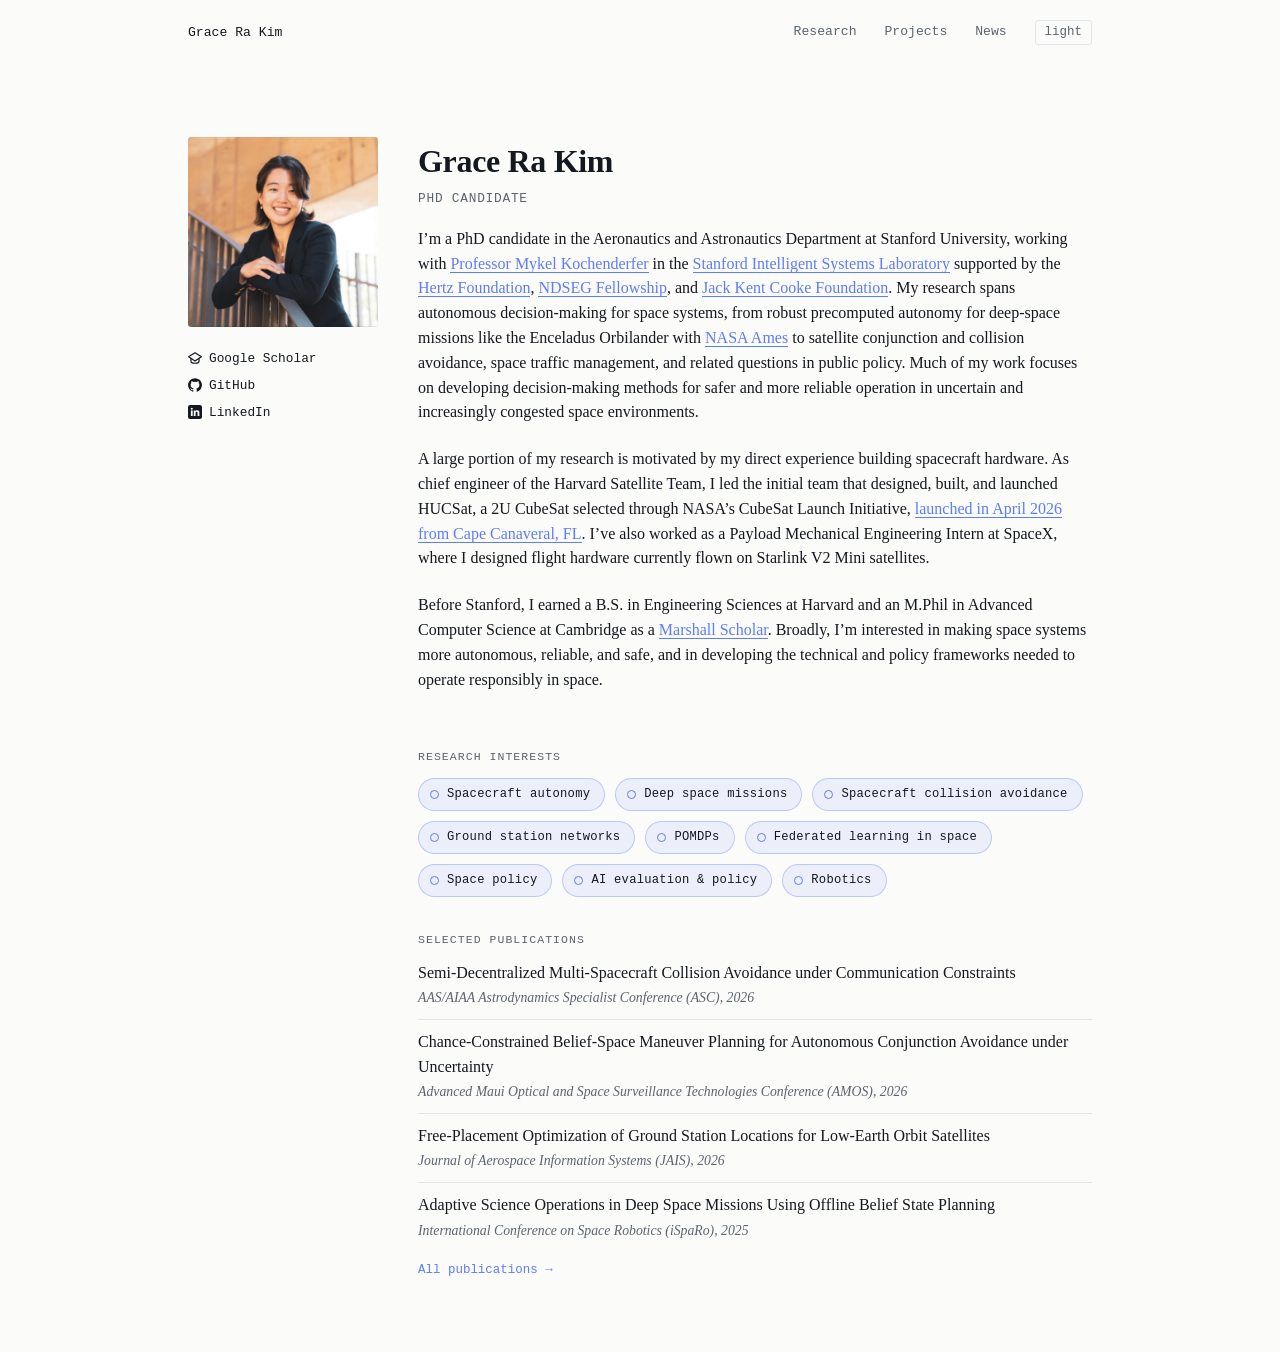
==== commit 49b5a3f4: "Add research areas and selected publications to home page; regroup publications - Home page: researc" ====
--- a/index.html
+++ b/index.html
@@ -113,6 +113,47 @@
 
       </div>
     </header>
+
+    <!-- One chip per area filter on research.html; each opens that page
+         with the area preselected (read by assets/pubs.js). -->
+    <section class="home-section" aria-labelledby="interests-heading">
+      <h2 class="section-label" id="interests-heading">Research interests</h2>
+      <ul class="keywords">
+        <li><a href="research.html?area=autonomy#publications">Spacecraft autonomy</a></li>
+        <li><a href="research.html?area=deep-space#publications">Deep space missions</a></li>
+        <li><a href="research.html?area=conjunction#publications">Spacecraft collision avoidance</a></li>
+        <li><a href="research.html?area=ground-stations#publications">Ground station networks</a></li>
+        <li><a href="research.html?area=pomdp#publications">POMDPs</a></li>
+        <li><a href="research.html?area=fl#publications">Federated learning in space</a></li>
+        <li><a href="research.html?area=policy#publications">Space policy</a></li>
+        <li><a href="research.html?area=ai#publications">AI evaluation &amp; policy</a></li>
+        <li><a href="research.html?area=robotics#publications">Robotics</a></li>
+      </ul>
+    </section>
+
+    <!-- A short pick from research.html, which holds the full list. -->
+    <section class="home-section" aria-labelledby="selected-heading">
+      <h2 class="section-label" id="selected-heading">Selected publications</h2>
+      <ol class="selected-pubs">
+        <li>
+          <a href="https://arxiv.org/abs/2607.26570">Semi-Decentralized Multi-Spacecraft Collision Avoidance under Communication Constraints</a>
+          <span class="selected-venue">AAS/AIAA Astrodynamics Specialist Conference (ASC), 2026</span>
+        </li>
+        <li>
+          <a href="research.html">Chance-Constrained Belief-Space Maneuver Planning for Autonomous Conjunction Avoidance under Uncertainty</a>
+          <span class="selected-venue">Advanced Maui Optical and Space Surveillance Technologies Conference (AMOS), 2026</span>
+        </li>
+        <li>
+          <a href="https://doi.org/10.2514/1.I011804">Free-Placement Optimization of Ground Station Locations for Low-Earth Orbit Satellites</a>
+          <span class="selected-venue">Journal of Aerospace Information Systems (JAIS), 2026</span>
+        </li>
+        <li>
+          <a href="https://doi.org/10.1109/isparo66239.2025.11436258">Adaptive Science Operations in Deep Space Missions Using Offline Belief State Planning</a>
+          <span class="selected-venue">International Conference on Space Robotics (iSpaRo), 2025</span>
+        </li>
+      </ol>
+      <p class="section-more"><a href="research.html">All publications &rarr;</a></p>
+    </section>
   </main>
   <!-- ===== END CONTENT ===== -->
   <script src="assets/theme.js"></script>
--- a/assets/style.css
+++ b/assets/style.css
@@ -113,6 +113,61 @@
      x-height, so lift each icon to sit level with the label. */
   position: relative;
   top: -1px;
+}
+/* Sections below the header sit in the bio column: portrait width + gap. */
+.home-section { margin: 34px 0 0 230px; }
+.section-label {
+  font-family: var(--mono);
+  font-size: 0.72rem;
+  font-weight: normal;
+  letter-spacing: 0.09em;
+  text-transform: uppercase;
+  color: var(--muted);
+  margin: 0 0 12px;
+}
+.selected-pubs { list-style: none; padding: 0; margin: 0; }
+.selected-pubs li { padding: 10px 0; border-top: 1px solid var(--line); }
+.selected-pubs li:first-child { border-top: none; padding-top: 0; }
+.selected-pubs a { border-bottom: none; line-height: 1.4; }
+.selected-venue {
+  display: block;
+  font-size: 0.86rem;
+  font-style: italic;
+  color: var(--muted);
+  margin-top: 2px;
+}
+.section-more { margin: 10px 0 0; font-family: var(--mono); font-size: 0.78rem; }
+.section-more a { color: var(--accent); border-bottom: none; }
+.section-more a:hover { color: var(--accent-dim); }
+/* Keyword chips: accent-tinted pills, each led by a small ring that echoes
+   the orbit markers on the research page. */
+.keywords { list-style: none; padding: 0; margin: 0; display: flex; flex-wrap: wrap; gap: 10px; }
+.keywords a {
+  display: inline-flex;
+  align-items: center;
+  gap: 8px;
+  font-family: var(--mono);
+  font-size: 0.76rem;
+  letter-spacing: 0.02em;
+  padding: 6px 14px 6px 11px;
+  border: 1px solid color-mix(in srgb, var(--accent) 35%, transparent);
+  border-radius: 999px;
+  background: color-mix(in srgb, var(--accent) 9%, transparent);
+  color: var(--ink);
+  transition: background-color .15s, border-color .15s, transform .15s;
+}
+.keywords a::before {
+  content: "";
+  width: 7px;
+  height: 7px;
+  flex: 0 0 7px;
+  border: 1.5px solid var(--accent);
+  border-radius: 50%;
+}
+.keywords a:hover {
+  background: color-mix(in srgb, var(--accent) 18%, transparent);
+  border-color: var(--accent);
+  transform: translateY(-1px);
 }
 .pages a { border-bottom: none; font-style: italic; color: var(--muted); }
 .pages a:hover { color: var(--accent); }
@@ -500,6 +555,10 @@
      the 40px gap are also in the row. */
   .home-head { gap: 20px; }
   .intro { min-width: 0; flex-basis: 100%; }
+  .home-section { margin-left: 0; margin-top: 28px; }
+  .selected-pubs a { overflow-wrap: break-word; }
+  .keywords { gap: 8px; }
+  .keywords a { font-size: 0.7rem; padding: 5px 11px 5px 9px; gap: 6px; }
 
   /* Nav wraps to a second line rather than clipping "News". */
   .topbar {
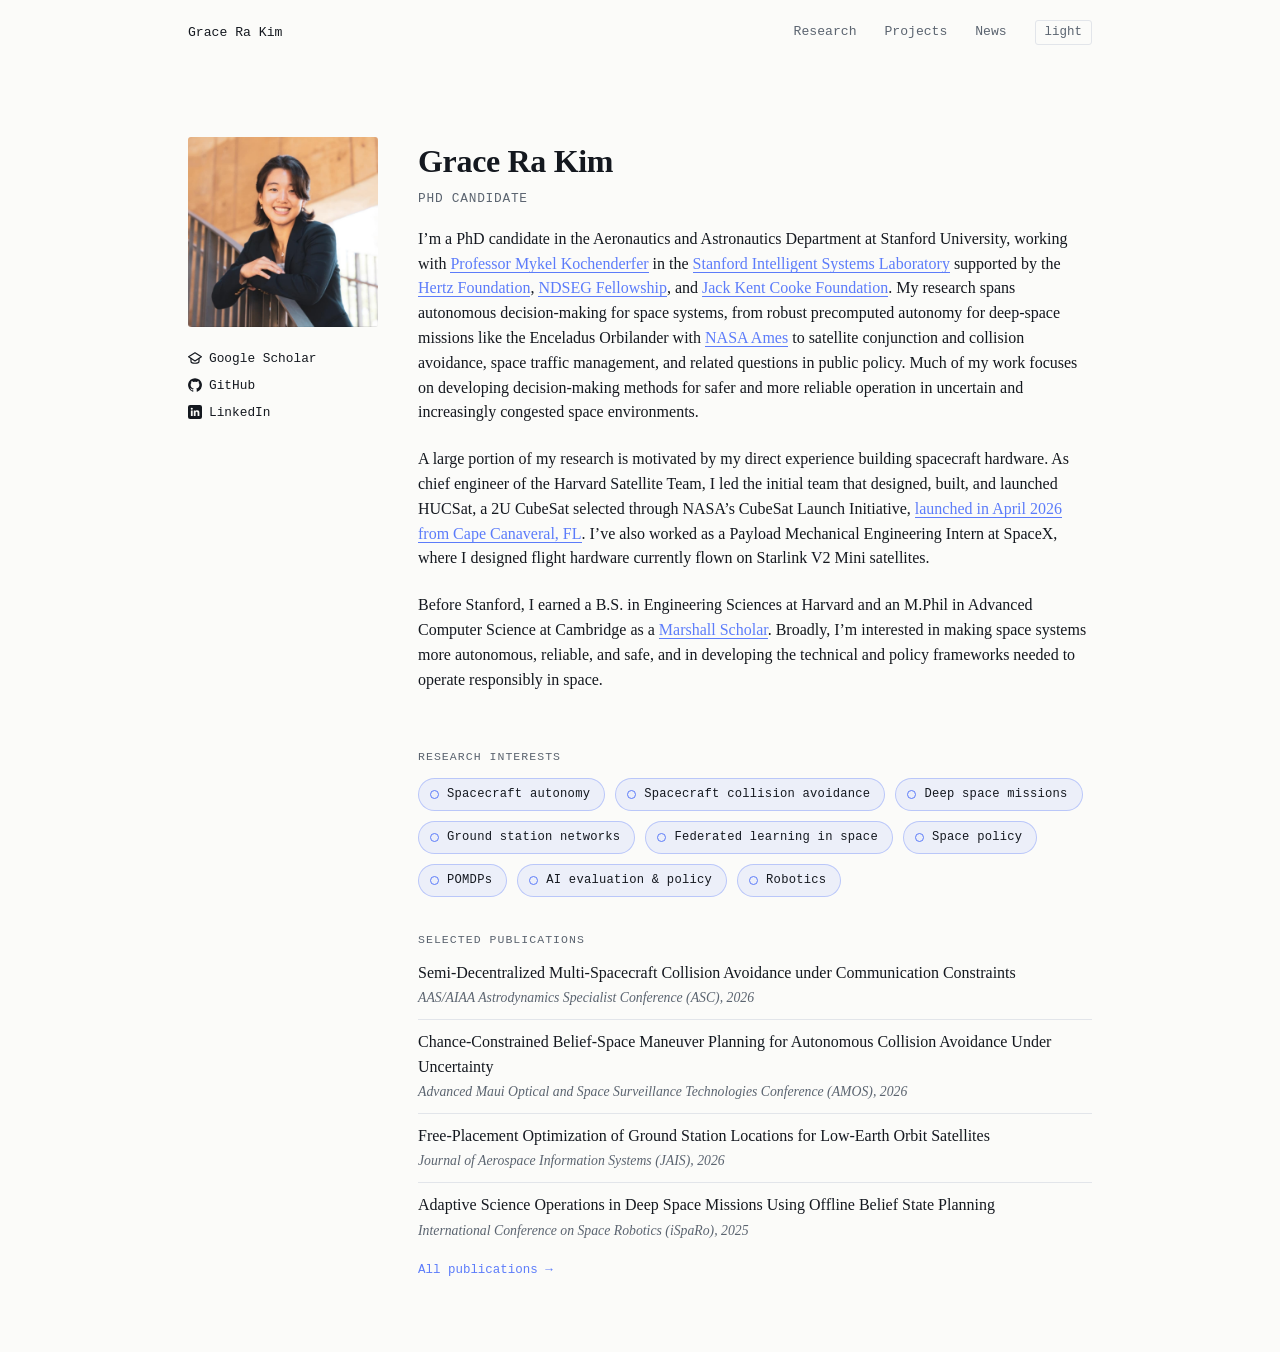
==== commit 268a029c: "Add animated research-area visuals; replace the research hero scene - Research page opens straight i" ====
--- a/index.html
+++ b/index.html
@@ -120,12 +120,12 @@
       <h2 class="section-label" id="interests-heading">Research interests</h2>
       <ul class="keywords">
         <li><a href="research.html?area=autonomy#publications">Spacecraft autonomy</a></li>
+        <li><a href="research.html?area=conjunction#publications">Spacecraft collision avoidance</a></li>
         <li><a href="research.html?area=deep-space#publications">Deep space missions</a></li>
-        <li><a href="research.html?area=conjunction#publications">Spacecraft collision avoidance</a></li>
         <li><a href="research.html?area=ground-stations#publications">Ground station networks</a></li>
-        <li><a href="research.html?area=pomdp#publications">POMDPs</a></li>
         <li><a href="research.html?area=fl#publications">Federated learning in space</a></li>
         <li><a href="research.html?area=policy#publications">Space policy</a></li>
+        <li><a href="research.html?area=pomdp#publications">POMDPs</a></li>
         <li><a href="research.html?area=ai#publications">AI evaluation &amp; policy</a></li>
         <li><a href="research.html?area=robotics#publications">Robotics</a></li>
       </ul>
@@ -140,7 +140,7 @@
           <span class="selected-venue">AAS/AIAA Astrodynamics Specialist Conference (ASC), 2026</span>
         </li>
         <li>
-          <a href="research.html">Chance-Constrained Belief-Space Maneuver Planning for Autonomous Conjunction Avoidance under Uncertainty</a>
+          <a href="research.html">Chance-Constrained Belief-Space Maneuver Planning for Autonomous Collision Avoidance Under Uncertainty</a>
           <span class="selected-venue">Advanced Maui Optical and Space Surveillance Technologies Conference (AMOS), 2026</span>
         </li>
         <li>
--- a/assets/style.css
+++ b/assets/style.css
@@ -4,8 +4,6 @@
   --muted: #5b6470;      /* secondary text */
   --line: #e2e5ea;       /* hairlines */
   --paper: #fbfbf9;      /* light page background */
-  --sky: #05070c;        /* research page background — near-black, faint cool cast */
-  --sky-text: #cbd5e3;   /* text on dark */
   --accent: #5c7cfa;     /* highlight signal (hover/active) — periwinkle */
   --accent-dim: #3b5bd9;
   --serif: Georgia, "Times New Roman", serif;
@@ -16,7 +14,7 @@
    Applied when <html> carries data-theme="dark" (set by assets/theme.js,
    either from the saved preference or the OS setting). Only the colour
    tokens change — every rule below reads them, so nothing else needs
-   a dark variant. The research page is dark in both themes by design. */
+   a dark variant. */
 :root[data-theme="dark"] {
   --ink: #e8e8e8;
   --muted: #8a8a8a;
@@ -206,93 +204,6 @@
   line-height: 1.4;
 }
 .theme-toggle:hover { color: var(--accent); border-color: var(--accent); }
-.research-body .theme-toggle { color: var(--sky-text); border-color: #33506f; }
-.research-body .theme-toggle:hover { color: var(--accent); border-color: var(--accent); }
-
-/* ===== Research page: scene hero + publications ===== */
-/* Scene colours are tokens so the whole page follows the light/dark
-   toggle. Light values are cool greys on paper; dark values are the
-   original navy-on-near-black. */
-:root {
-  --scene-bg: #eef1f6;
-  --earth-in: #cdd9e8;
-  --earth-out: #e6ebf3;
-  --scene-line: #94a6bf;
-  --scene-ink: #5b6b83;
-  --sat-body: #7c8da8;
-  --sat-edge: #4a5a72;
-}
-:root[data-theme="dark"] {
-  --scene-bg: #05070c;
-  --earth-in: #16304b;
-  --earth-out: #060b14;
-  --scene-line: #38506e;
-  --scene-ink: #6f86a4;
-  --sat-body: #aebfd4;
-  --sat-edge: #dce6f2;
-}
-.research-body { background: var(--scene-bg); }
-.research-body .pubs-page { background: var(--paper); }
-
-/* Hero fills the viewport, then scrolls away so the Earth clips at the
-   top edge as the list rises past it. */
-.scene-hero {
-  min-height: calc(100vh - 62px);   /* 62px ~= topbar height */
-  display: flex;
-  flex-direction: column;
-  justify-content: center;
-  align-items: center;
-  padding: 0 28px 26px;
-  overflow: hidden;
-}
-.scene-wrap { text-align: center; width: 100%; max-width: 960px; }
-.scene-hint {
-  font-family: var(--mono);
-  font-size: 0.78rem;
-  color: var(--scene-ink);
-  letter-spacing: 0.03em;
-  margin: 0 0 12px;
-}
-/* overflow:visible is intentional — the Earth circle (r=560) extends past
-   the 900x520 viewBox by design, and .scene-hero clips the result. */
-.scene { width: 100%; height: auto; max-height: 66vh; overflow: visible; }
-.scroll-cue {
-  font-family: var(--mono);
-  font-size: 0.72rem;
-  letter-spacing: 0.08em;
-  color: var(--scene-ink);
-  margin: 20px 0 0;
-  opacity: .75;
-}
-
-/* Scene elements */
-.earth-stop-in { stop-color: var(--earth-in); }
-.earth-stop-out { stop-color: var(--earth-out); }
-.earth { stroke: var(--scene-line); stroke-width: 1; }
-.orbit { fill: none; stroke: var(--scene-line); stroke-width: 1.2; stroke-dasharray: 4 5; }
-.station { fill: var(--scene-ink); }
-.sat rect { fill: var(--sat-body); stroke: var(--sat-edge); stroke-width: 0.8; }
-.sat line { stroke: var(--scene-ink); stroke-width: 1.4; }
-.tca-line { stroke: var(--scene-ink); stroke-width: 1; stroke-dasharray: 2 3; }
-.scene-label {
-  font-family: var(--mono);
-  font-size: 11px;
-  fill: var(--scene-ink);
-  text-anchor: middle;
-}
-
-/* Interactive hotspots */
-.hot { cursor: pointer; }
-.hit { fill: transparent; }
-.hot:hover .sat rect,
-.hot.active .sat rect { fill: var(--accent); stroke: var(--accent); }
-.hot:hover .station,
-.hot.active .station { fill: var(--accent); }
-.hot:hover .scene-label,
-.hot.active .scene-label { fill: var(--accent); }
-.hot:focus { outline: none; }
-.hot:focus-visible .scene-label { fill: var(--accent); text-decoration: underline; }
-
 /* ===== Publications ===== */
 .pubs-page { max-width: 960px; margin: 0 auto; padding: 6vh 28px 10vh; }
 .pubs-page h2 { font-size: 1.4rem; margin: 0 0 26px; }
@@ -309,15 +220,63 @@
   margin: 0 0 7px;
 }
 .year-nav, .area-nav { display: flex; flex-direction: column; gap: 2px; align-items: flex-start; }
-.filter-note {
-  font-family: var(--mono);
-  font-size: 0.7rem;
-  line-height: 1.45;
-  color: var(--accent);
-  margin: 0;
-}
-
-.pub-list { list-style: none; padding: 0; margin: 0; flex: 1; min-width: 0; }
+
+.pubs-main { flex: 1; min-width: 0; }
+.pub-list { list-style: none; padding: 0; margin: 0; }
+
+/* Area visual: a dark "space window" in both themes (see assets/area-visuals.js). */
+.area-stage { margin: 0 0 30px; }
+.area-stage > canvas {
+  display: block;
+  width: 100%;
+  height: clamp(200px, 30vw, 290px);
+  border-radius: 10px;
+  background: #05070e;
+  box-shadow: 0 0 0 1px var(--line), 0 18px 40px -24px rgba(60, 90, 220, 0.45);
+}
+/* The display rules above and below would otherwise override [hidden]. */
+.area-stage > canvas[hidden], .area-grid[hidden] { display: none; }
+/* "All": a grid of small live tiles, three across (two on phones). */
+.area-grid { display: grid; grid-template-columns: repeat(3, minmax(0, 1fr)); gap: 14px; }
+.area-tile {
+  display: flex;
+  flex-direction: column;
+  gap: 7px;
+  padding: 0;
+  border: none;
+  background: none;
+  color: var(--muted);
+  font: inherit;
+  text-align: left;
+  cursor: pointer;
+}
+.area-tile canvas {
+  display: block;
+  width: 100%;
+  aspect-ratio: 16 / 10;
+  border-radius: 8px;
+  background: #05070e;
+  box-shadow: 0 0 0 1px var(--line);
+  transition: box-shadow .2s, transform .2s;
+}
+.area-tile-label { font-family: var(--mono); font-size: 0.74rem; line-height: 1.35; transition: color .2s; }
+.area-tile:hover canvas,
+.area-tile:focus-visible canvas { box-shadow: 0 0 0 1px var(--accent), 0 12px 28px -18px rgba(92, 124, 250, 0.7); transform: translateY(-2px); }
+.area-tile:hover .area-tile-label,
+.area-tile:focus-visible .area-tile-label { color: var(--accent); }
+.area-tile:focus-visible { outline: none; }
+.area-caption {
+  margin: 10px 2px 0;
+  font-family: var(--mono);
+  font-size: 0.74rem;
+  line-height: 1.5;
+  color: var(--muted);
+}
+.area-caption:empty { display: none; }
+.area-stage.is-in { animation: stage-in .5s ease both; }
+.area-stage.is-in ~ .pub-list { animation: list-in .55s ease .12s both; }
+@keyframes stage-in { from { opacity: 0; transform: translateY(6px); } to { opacity: 1; transform: none; } }
+@keyframes list-in { from { opacity: 0; transform: translateY(10px); } to { opacity: 1; transform: none; } }
 .pub-list li { padding: 20px 0; border-top: 1px solid var(--line); }
 .pub-list li:first-child { border-top: none; padding-top: 0; }
 .pub-title {
@@ -364,8 +323,10 @@
 .bib-toggle:hover,
 .bib-toggle.is-open { border-color: var(--accent); }
 /* Placeholder links (no URL yet) read as inactive but stay visible. */
-.pub-links a.link-todo { color: var(--muted); }
-.pub-links a.link-todo:hover { border-color: var(--line); }
+.pub-links a.link-todo,
+.bib-toggle:disabled { color: var(--muted); opacity: .55; cursor: default; }
+.pub-links a.link-todo:hover,
+.bib-toggle:disabled:hover { border-color: var(--line); color: var(--muted); }
 
 /* BibTeX: no filled panel — just a quiet rule on the left, so it reads as
    a note attached to the entry rather than a code block. */
@@ -485,7 +446,7 @@
 
 /* ===== Motion / accessibility ===== */
 @media (prefers-reduced-motion: reduce) {
-  * { transition: none !important; }
+  * { transition: none !important; animation: none !important; }
 }
 
 /* ===== Mobile ===== */
@@ -543,11 +504,12 @@
   .bib code { white-space: pre-wrap; word-break: break-word; }
   .bib-copy { position: static; margin-top: 8px; }
 
-  /* Scene hero: a 900x520 schematic can't fill a tall narrow screen, so
-     stop reserving a full viewport for it. */
-  .scene-hero { min-height: auto; padding-top: 12px; padding-bottom: 18px; }
-  .scene { max-height: none; }
   .pubs-page { padding-top: 4vh; }
+  .area-stage { margin-bottom: 24px; }
+  .area-stage > canvas { height: 230px; border-radius: 8px; }
+  .area-grid { grid-template-columns: repeat(2, minmax(0, 1fr)); gap: 12px; }
+  .area-tile canvas { border-radius: 6px; }
+  .area-tile-label { font-size: 0.7rem; }
 
   /* Landing page: let the intro drop below the portrait cleanly.
      min-width:0 (not 100%) — 100% is measured against the flex container
@@ -578,7 +540,6 @@
   .pub-title, .pub-authors, .pub-venue, .news-title, .bio, .page-intro, h1, h2 {
     overflow-wrap: break-word;
   }
-  .scene-hint { padding: 0 4px; }
 }
 
 /* Very narrow (iPhone SE and similar) */
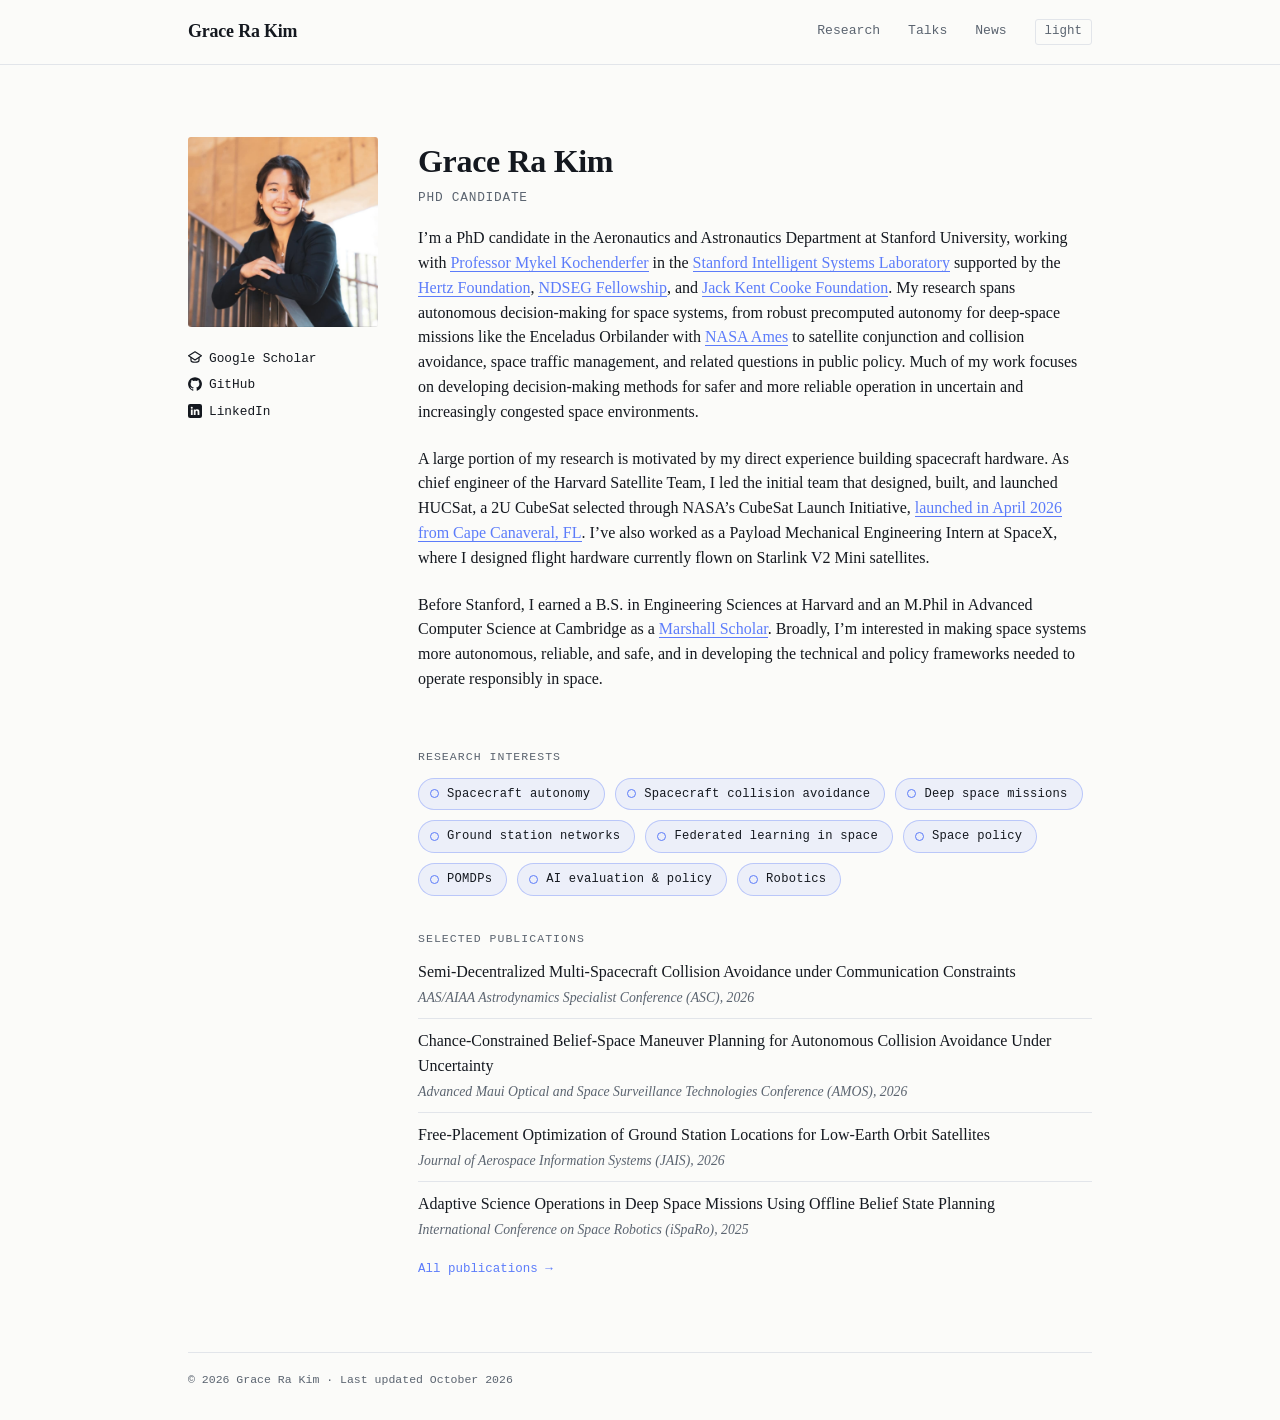
==== commit aa003422: "Add Talks page, footer, sticky top bar and favicon; centre phone home layout - Talks replaces the Pr" ====
--- a/index.html
+++ b/index.html
@@ -6,6 +6,9 @@
   <title>Grace Ra Kim</title>
   <meta name="description" content="Grace Ra Kim — PhD Candidate researching satellite conjunction analysis and ground stations." />
   <link rel="stylesheet" href="assets/style.css" />
+  <link rel="icon" href="assets/favicon.svg" type="image/svg+xml" />
+  <link rel="icon" href="assets/favicon-32.png" sizes="32x32" type="image/png" />
+  <link rel="apple-touch-icon" href="assets/apple-touch-icon.png" />
   <!-- Set the theme before first paint so there's no flash of the wrong colours. -->
   <script>
     (function () {
@@ -20,10 +23,10 @@
 </head>
 <body>
   <nav class="topbar">
-    <a href="index.html" aria-current="page">Grace Ra Kim</a>
+    <a class="topbar-name" href="index.html" aria-current="page">Grace Ra Kim</a>
     <span class="topbar-links">
       <a href="research.html">Research</a>
-      <a href="projects.html">Projects</a>
+      <a href="talks.html">Talks</a>
       <a href="news.html">News</a>
       <button class="theme-toggle" type="button" aria-label="Switch theme">light</button>
     </span>
@@ -156,6 +159,8 @@
     </section>
   </main>
   <!-- ===== END CONTENT ===== -->
+
+  <footer class="site-footer"><p>&copy; 2026 Grace Ra Kim &middot; Last updated October 2026</p></footer>
   <script src="assets/theme.js"></script>
 </body>
 </html>
--- a/assets/style.css
+++ b/assets/style.css
@@ -1,5 +1,6 @@
 /* ===== Design tokens ===== */
 :root {
+  --topbar-h: 65px;      /* height of the sticky top bar (two rows on phones) */
   --ink: #14181f;        /* primary text */
   --muted: #5b6470;      /* secondary text */
   --line: #e2e5ea;       /* hairlines */
@@ -170,18 +171,33 @@
 .pages a { border-bottom: none; font-style: italic; color: var(--muted); }
 .pages a:hover { color: var(--accent); }
 
-/* ===== Shared top bar ===== */
+/* ===== Shared top bar =====
+   Full-width bar with a hairline underneath; the side padding lines its
+   contents up with the 960px page column (960 - 2 x 28 = 904). */
 .topbar {
   display: flex;
   justify-content: space-between;
   align-items: center;
-  padding: 20px 28px;
-  max-width: 960px;
-  margin: 0 auto;
+  padding: 18px max(28px, calc((100% - 904px) / 2));
+  border-bottom: 1px solid var(--line);
   font-family: var(--mono);
   font-size: 0.82rem;
+  /* Stays pinned while the page scrolls; other sticky elements and anchor
+     targets offset themselves by --topbar-h so they clear it. */
+  position: sticky;
+  top: 0;
+  z-index: 10;
+  background: var(--paper);
 }
 .topbar a { border-bottom: none; }
+/* The name matches the h1 on the landing page. */
+.topbar-name {
+  font-family: var(--serif);
+  font-weight: bold;
+  font-size: 1.12rem;
+  letter-spacing: -0.01em;
+  color: var(--ink);
+}
 .topbar-links a { margin-left: 20px; color: var(--muted); }
 .topbar-links a[aria-current="page"] { color: var(--ink); }
 /* Hover: match the name link and theme toggle. Listed after the
@@ -205,11 +221,11 @@
 }
 .theme-toggle:hover { color: var(--accent); border-color: var(--accent); }
 /* ===== Publications ===== */
-.pubs-page { max-width: 960px; margin: 0 auto; padding: 6vh 28px 10vh; }
-.pubs-page h2 { font-size: 1.4rem; margin: 0 0 26px; }
+.pubs-page { max-width: 960px; margin: 0 auto; padding: 4vh 28px 10vh; scroll-margin-top: var(--topbar-h); }
+.pubs-page h2 { font-size: 1.4rem; margin: 0 0 4px; }
 
 .pubs-layout { display: flex; gap: 44px; align-items: flex-start; }
-.pub-filters { flex: 0 0 150px; position: sticky; top: 24px; }
+.pub-filters { flex: 0 0 150px; position: sticky; top: calc(var(--topbar-h) + 24px); }
 .filter-group { margin-bottom: 22px; }
 .filter-label {
   font-family: var(--mono);
@@ -371,13 +387,74 @@
   color: var(--muted);
 }
 
-/* ===== Projects page ===== */
-.projects { max-width: 720px; margin: 0 auto; padding: 4vh 28px 10vh; }
-.projects h2 { font-size: 1.4rem; }
-.project-list { list-style: none; padding: 0; }
-.project-list li { padding: 20px 0; border-top: 1px solid var(--line); }
-.project-list h3 { margin: 0 0 6px; }
-.project-list p { margin: 0; color: var(--muted); }
+/* ===== Talks page ===== */
+.talks-page { max-width: 960px; margin: 0 auto; padding: 4vh 28px 10vh; }
+.talks-page h2 { font-size: 1.4rem; margin: 0 0 4px; }
+.talk-list { list-style: none; padding: 0; margin: 0; max-width: 720px; }
+.talk-list li { display: flex; gap: 20px; align-items: flex-start; padding: 20px 0; border-top: 1px solid var(--line); }
+.talk-list li:first-child { border-top: none; padding-top: 0; }
+.talk-text { min-width: 0; }
+/* Video thumbnail with a play button; 16:9 like the source. */
+.talk-thumb {
+  position: relative;
+  flex: 0 0 192px;
+  aspect-ratio: 16 / 9;
+  border: none;
+  border-radius: 4px;
+  overflow: hidden;
+  background: var(--line);
+}
+.talk-thumb img { display: block; width: 100%; height: 100%; object-fit: cover; transition: transform .25s; }
+.talk-thumb .play {
+  position: absolute;
+  left: 50%; top: 50%;
+  width: 40px; height: 40px;
+  margin: -20px 0 0 -20px;
+  border-radius: 50%;
+  background: rgba(10, 14, 28, 0.62);
+  box-shadow: 0 0 0 1.5px rgba(255, 255, 255, 0.85);
+  transition: background-color .2s;
+}
+.talk-thumb .play::after {
+  content: "";
+  position: absolute;
+  left: 15px; top: 12px;
+  border-style: solid;
+  border-width: 8px 0 8px 13px;
+  border-color: transparent transparent transparent #fff;
+}
+/* Placeholder for a talk without a video yet (upcoming, or not posted). */
+.talk-thumb.is-pending {
+  display: flex;
+  align-items: center;
+  justify-content: center;
+  background: linear-gradient(160deg, #0a1022, #16294f);
+  box-shadow: inset 0 0 0 1px rgba(145, 167, 255, 0.35);
+}
+.pending-label {
+  font-family: var(--mono);
+  font-size: 0.68rem;
+  line-height: 1.5;
+  letter-spacing: 0.08em;
+  text-transform: uppercase;
+  text-align: center;
+  color: #c3cfff;
+}
+.talk-thumb:hover img { transform: scale(1.04); }
+.talk-thumb:hover .play { background: var(--accent); }
+.talk-title { font-family: var(--serif); font-size: 1.02rem; font-weight: normal; line-height: 1.4; margin: 0 0 5px; }
+.talk-meta { margin: 0; font-size: 0.86rem; font-style: italic; color: var(--muted); }
+
+/* ===== Footer (every page) ===== */
+.site-footer {
+  max-width: 960px;
+  margin: 0 auto;
+  padding: 0 28px 32px;
+  font-family: var(--mono);
+  font-size: 0.72rem;
+  color: var(--muted);
+}
+.site-footer p { margin: 0; padding-top: 18px; border-top: 1px solid var(--line); }
 
 /* ===== News page ===== */
 .news-page { max-width: 960px; margin: 0 auto; padding: 4vh 28px 10vh; }
@@ -392,7 +469,7 @@
   gap: 2px;
   flex: 0 0 88px;
   position: sticky;
-  top: 24px;           /* keeps the years in view while the list scrolls */
+  top: calc(var(--topbar-h) + 24px);   /* keeps the years in view while the list scrolls */
 }
 .year-btn {
   font-family: var(--mono);
@@ -453,8 +530,6 @@
 @media (max-width: 600px) {
   .home { padding-top: 4vh; }
   .home-head { gap: 24px; }
-  .portrait { width: 130px; height: 130px; }
-  .portrait-col { flex-basis: 130px; }
   .links { font-size: 0.76rem; gap: 6px; }
 
   /* News: year filter becomes a horizontal strip above the list */
@@ -472,6 +547,11 @@
   }
   .year-btn.is-active { border-left-color: transparent; border-bottom-color: var(--accent); }
   .news-thumb { width: 102px; height: 68px; flex-basis: 102px; }
+  .talk-list li { gap: 14px; }
+  .talk-thumb { flex-basis: 120px; }
+  .pending-label { font-size: 0.58rem; }
+  .talk-thumb .play { width: 30px; height: 30px; margin: -15px 0 0 -15px; }
+  .talk-thumb .play::after { left: 11px; top: 8px; border-width: 7px 0 7px 11px; }
 
   /* Publications: sidebar filters become horizontal strips above the list.
      At 375px a 150px sidebar would leave ~125px for titles. */
@@ -511,41 +591,43 @@
   .area-tile canvas { border-radius: 6px; }
   .area-tile-label { font-size: 0.7rem; }
 
-  /* Landing page: let the intro drop below the portrait cleanly.
-     min-width:0 (not 100%) — 100% is measured against the flex container
-     and pushes the text past the right edge once the 190px portrait and
-     the 40px gap are also in the row. */
-  .home-head { gap: 20px; }
-  .intro { min-width: 0; flex-basis: 100%; }
+  /* Landing page: stack portrait, profile links, name and role, centred;
+     the bio and sections below stay left-aligned for reading. */
+  .home-head { flex-direction: column; align-items: center; gap: 18px; }
+  .portrait-col { flex: none; display: flex; flex-direction: column; align-items: center; }
+  .portrait { width: 150px; height: 150px; }
+  .links { flex-direction: row; flex-wrap: wrap; justify-content: center; gap: 8px 18px; }
+  .intro { flex: none; width: 100%; min-width: 0; }
+  .intro h1, .intro .role { text-align: center; }
   .home-section { margin-left: 0; margin-top: 28px; }
   .selected-pubs a { overflow-wrap: break-word; }
   .keywords { gap: 8px; }
   .keywords a { font-size: 0.7rem; padding: 5px 11px 5px 9px; gap: 6px; }
 
   /* Nav wraps to a second line rather than clipping "News". */
+  :root { --topbar-h: 84px; }
   .topbar {
     padding: 12px 18px;
     flex-wrap: wrap;
-    gap: 6px 0;
+    gap: 6px 18px;
     font-size: 0.78rem;
   }
   .topbar-links { display: flex; flex-wrap: wrap; align-items: center; gap: 0 14px; }
   .topbar-links a { margin-left: 0; }
   .theme-toggle { margin-left: 0; }
-  .home, .pubs-page, .news-page, .projects { padding-left: 18px; padding-right: 18px; }
+  .home, .pubs-page, .news-page, .talks-page, .site-footer { padding-left: 18px; padding-right: 18px; }
 
   /* Guard against unbreakable strings (DOIs, long arXiv ids, URLs) forcing
      the layout wide. No hyphens: auto — it hyphenates ordinary prose
      mid-word, which reads badly in the bio. */
-  .pub-title, .pub-authors, .pub-venue, .news-title, .bio, .page-intro, h1, h2 {
+  .pub-title, .pub-authors, .pub-venue, .news-title, .talk-title, .bio, .page-intro, h1, h2 {
     overflow-wrap: break-word;
   }
 }
 
 /* Very narrow (iPhone SE and similar) */
 @media (max-width: 380px) {
-  .portrait, .portrait-col { width: 108px; height: 108px; flex-basis: 108px; }
-  .portrait-col { height: auto; }
+  .portrait { width: 128px; height: 128px; }
   .news-thumb { width: 84px; height: 56px; flex-basis: 84px; }
   .news-item { gap: 12px; }
   h1 { font-size: 1.7rem; }
